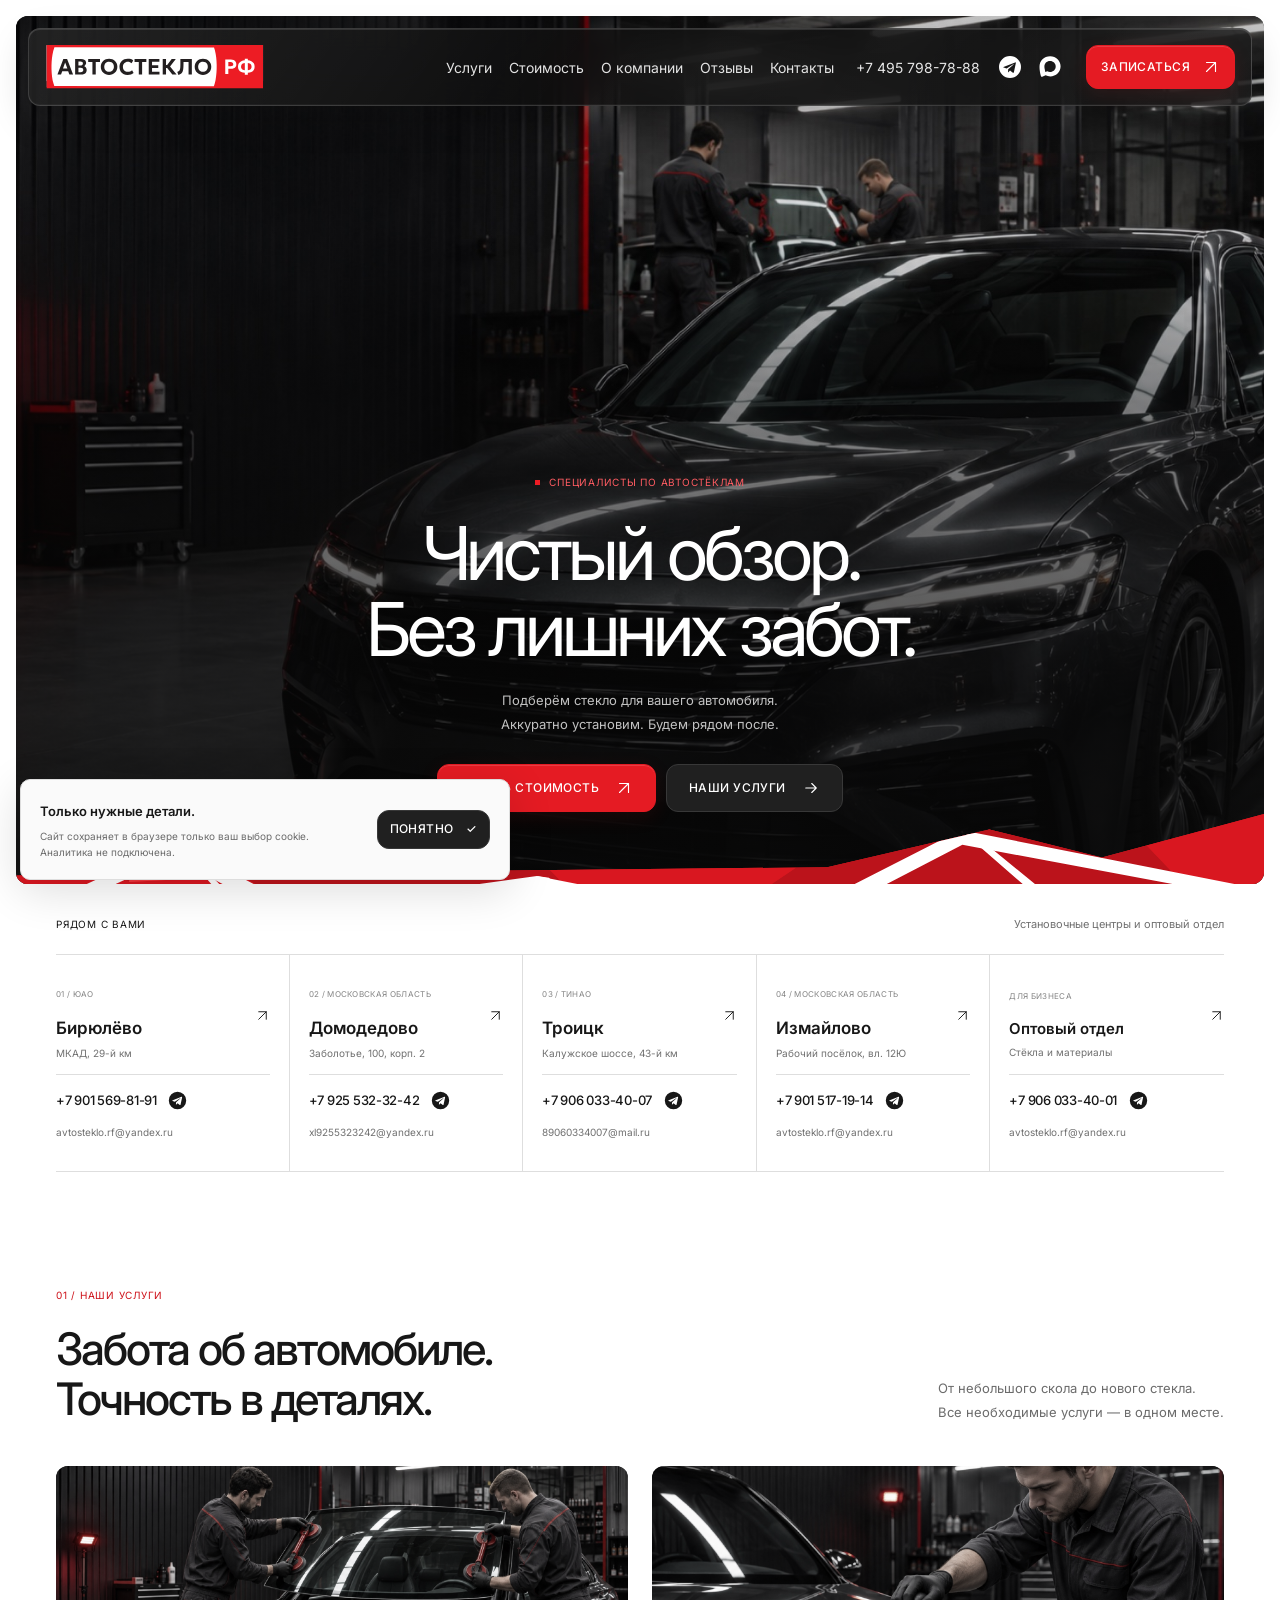
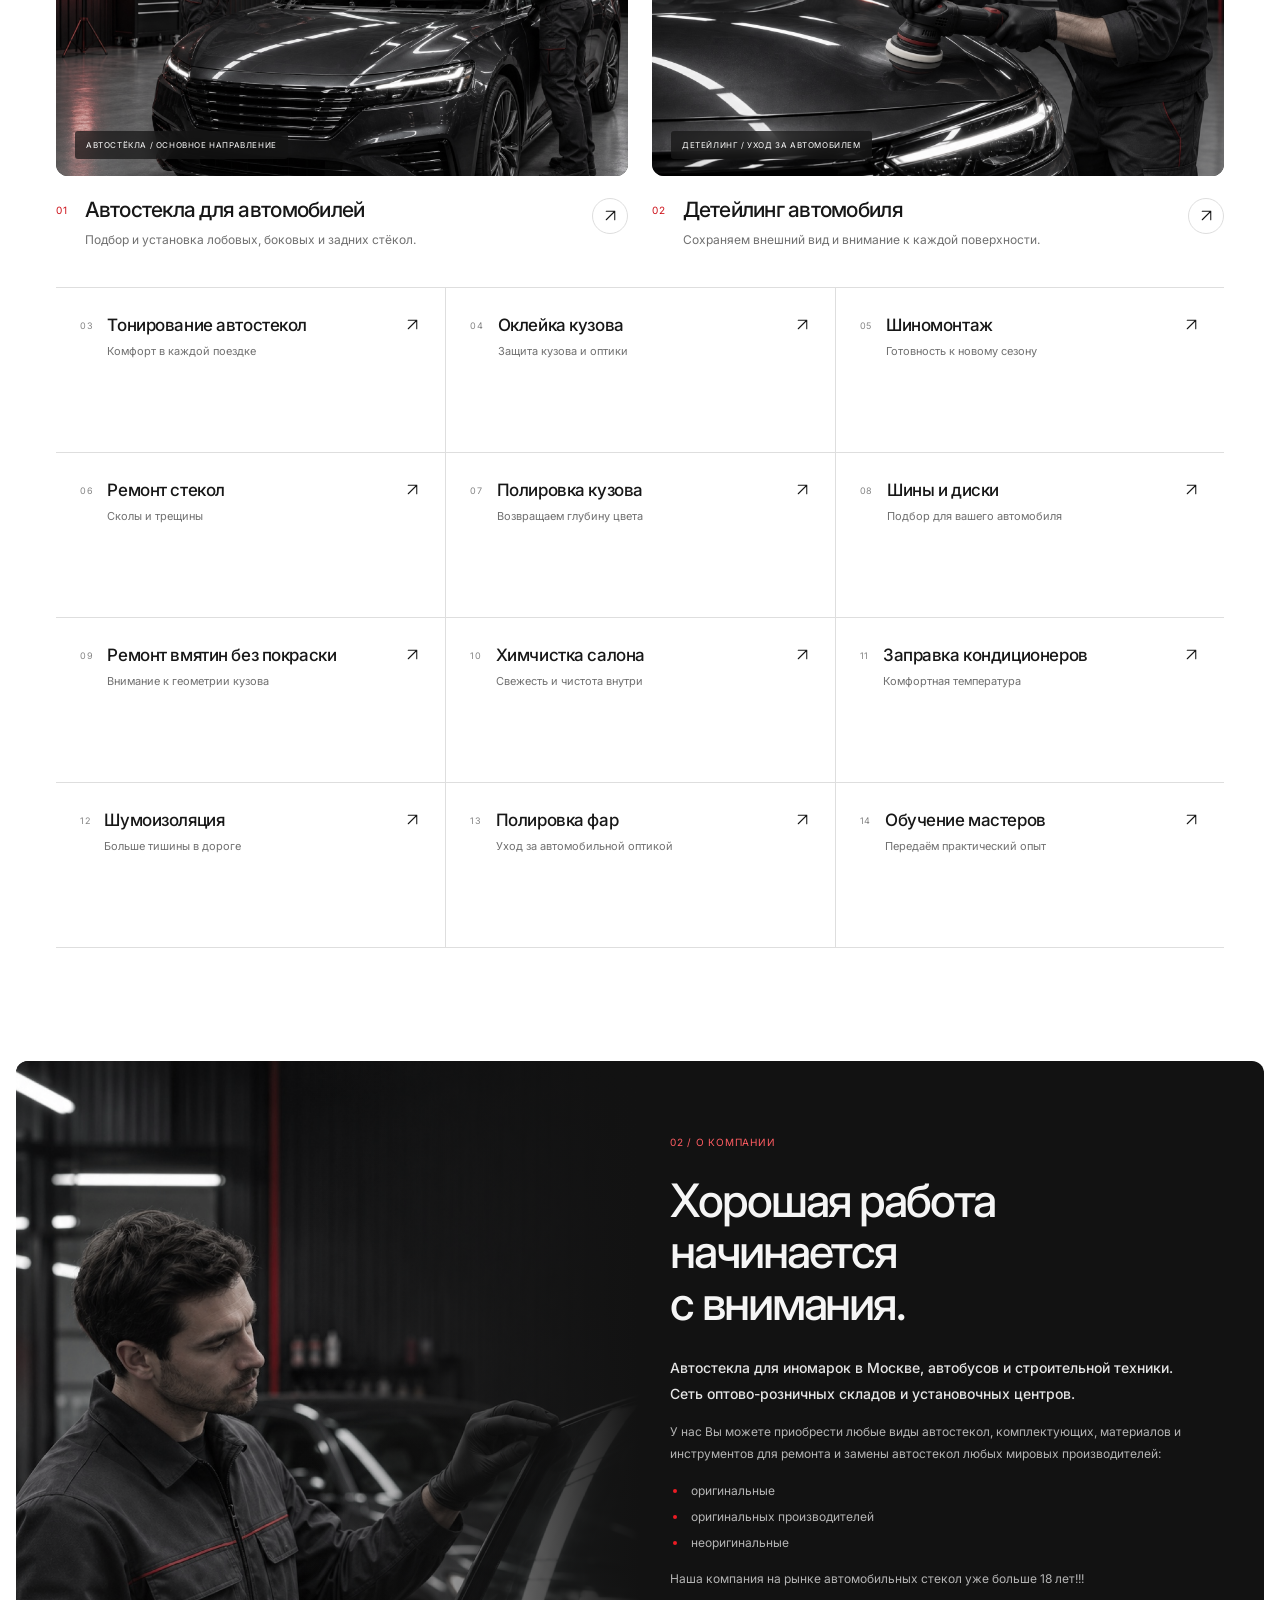
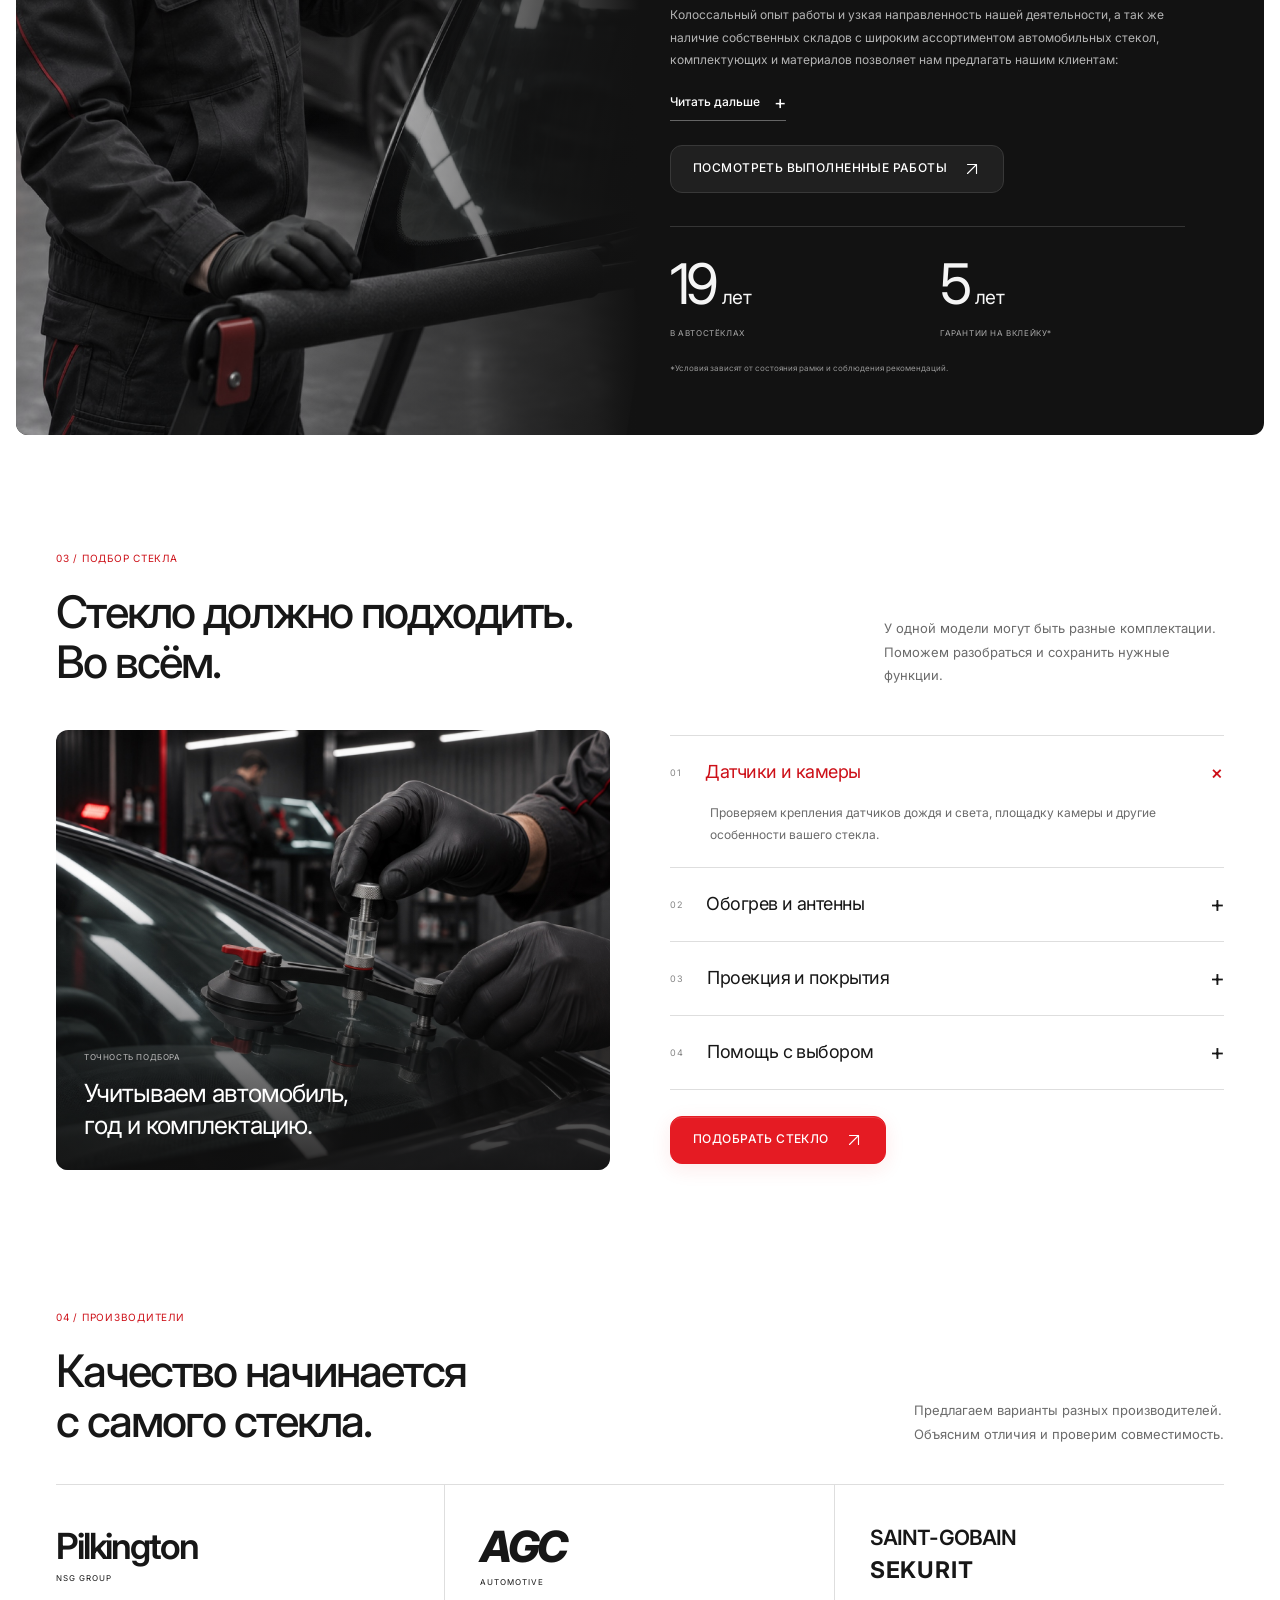
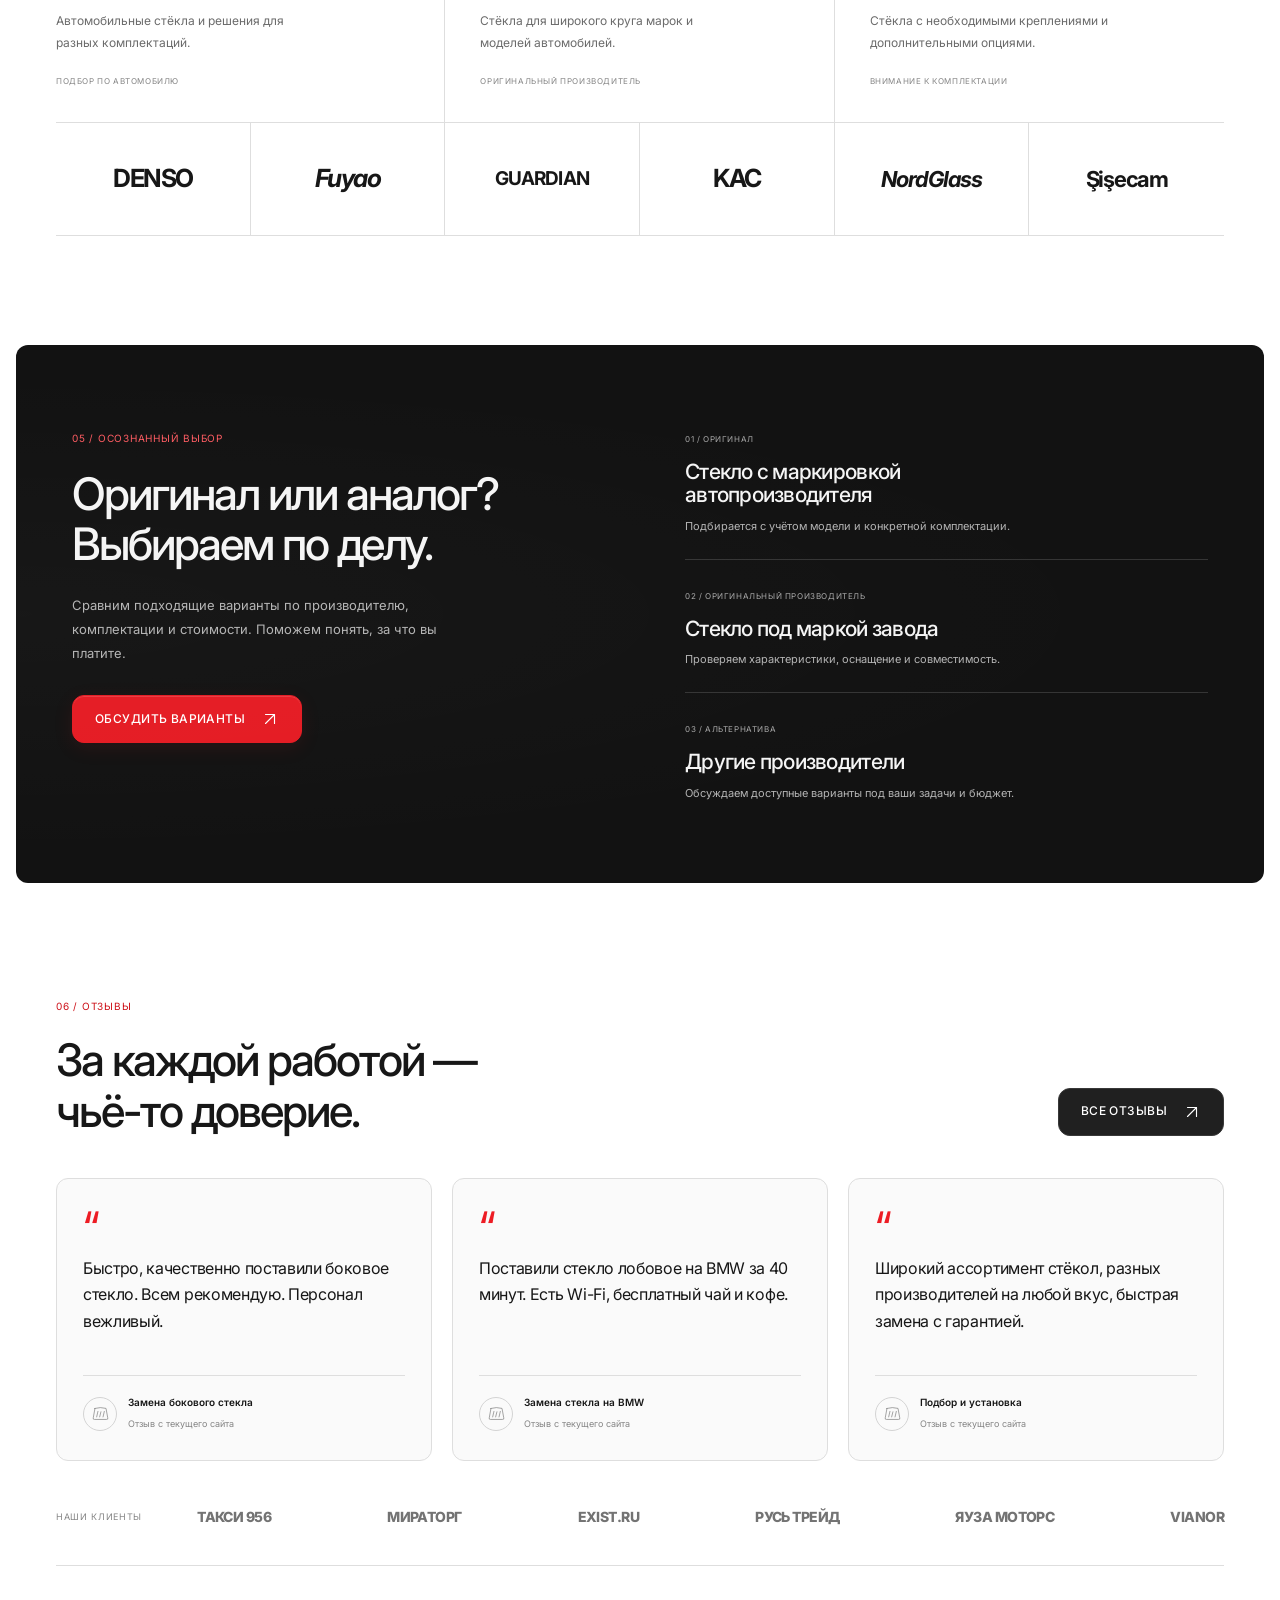
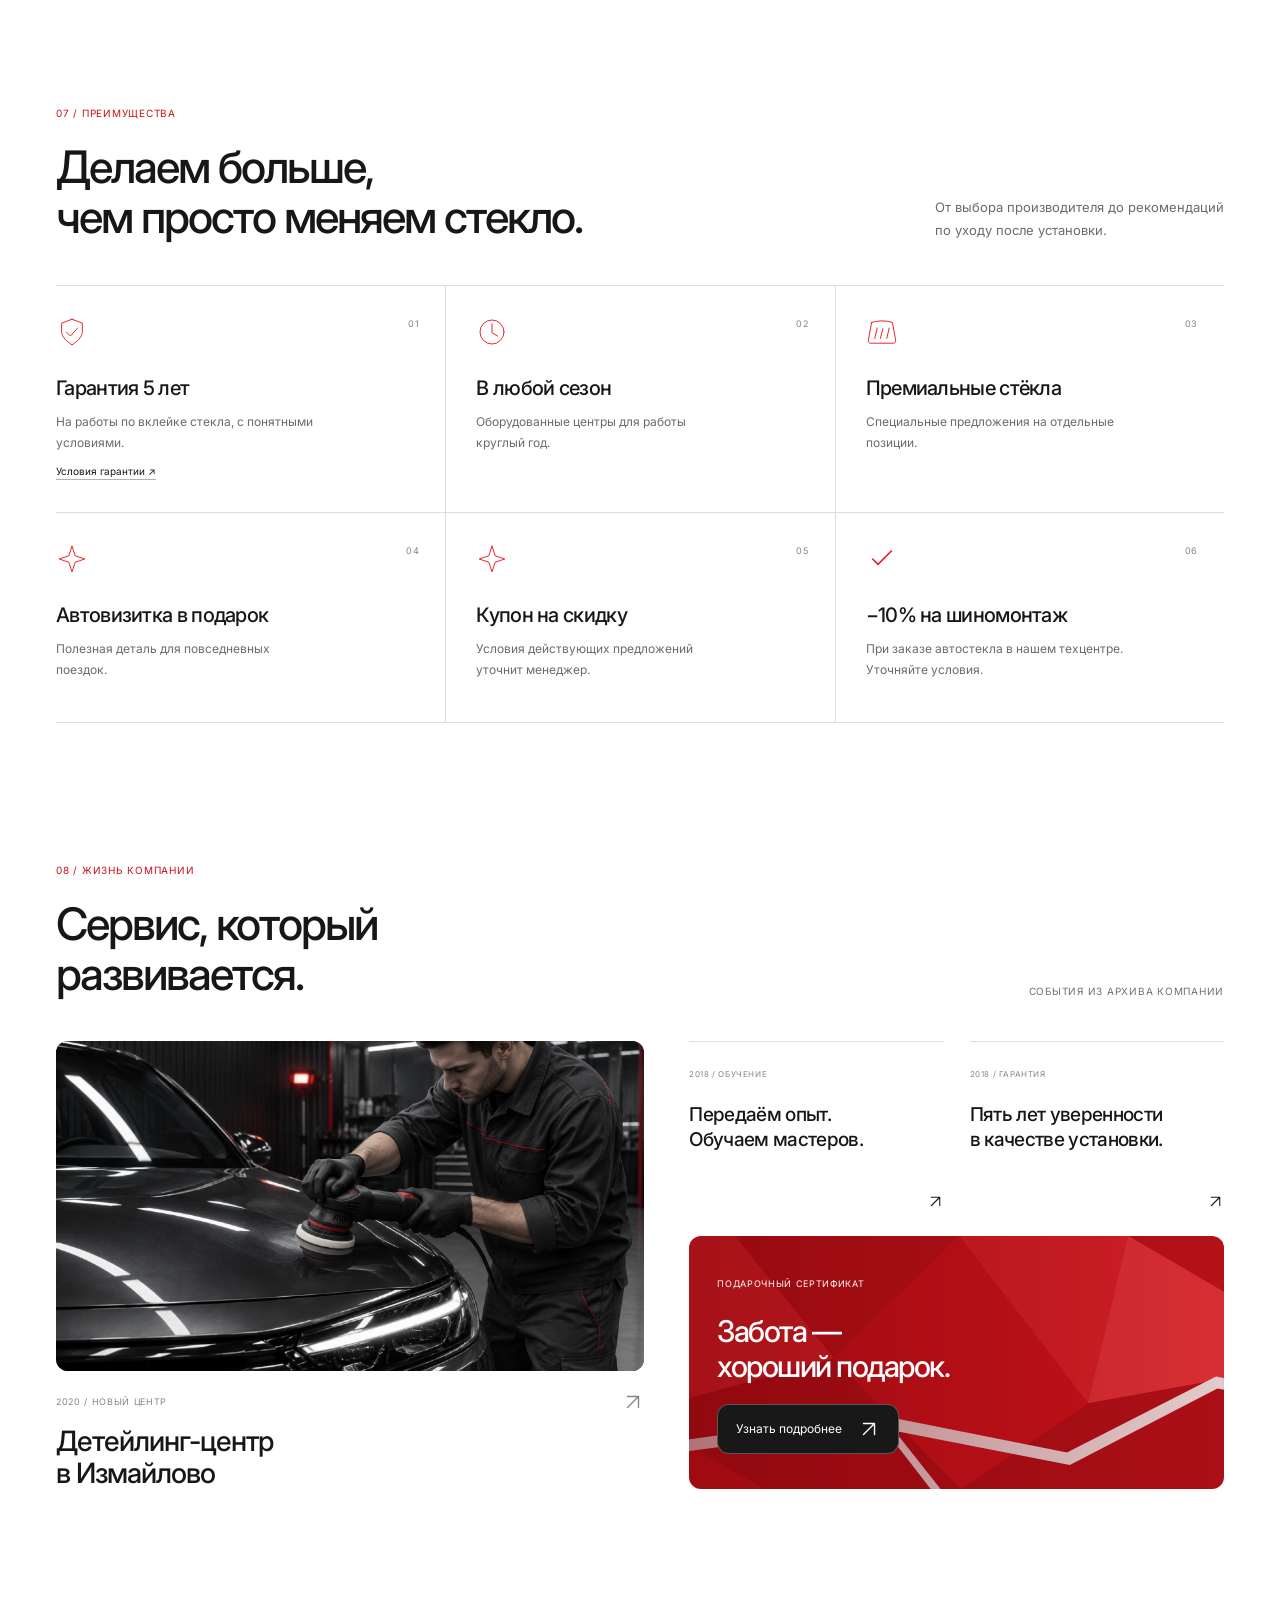
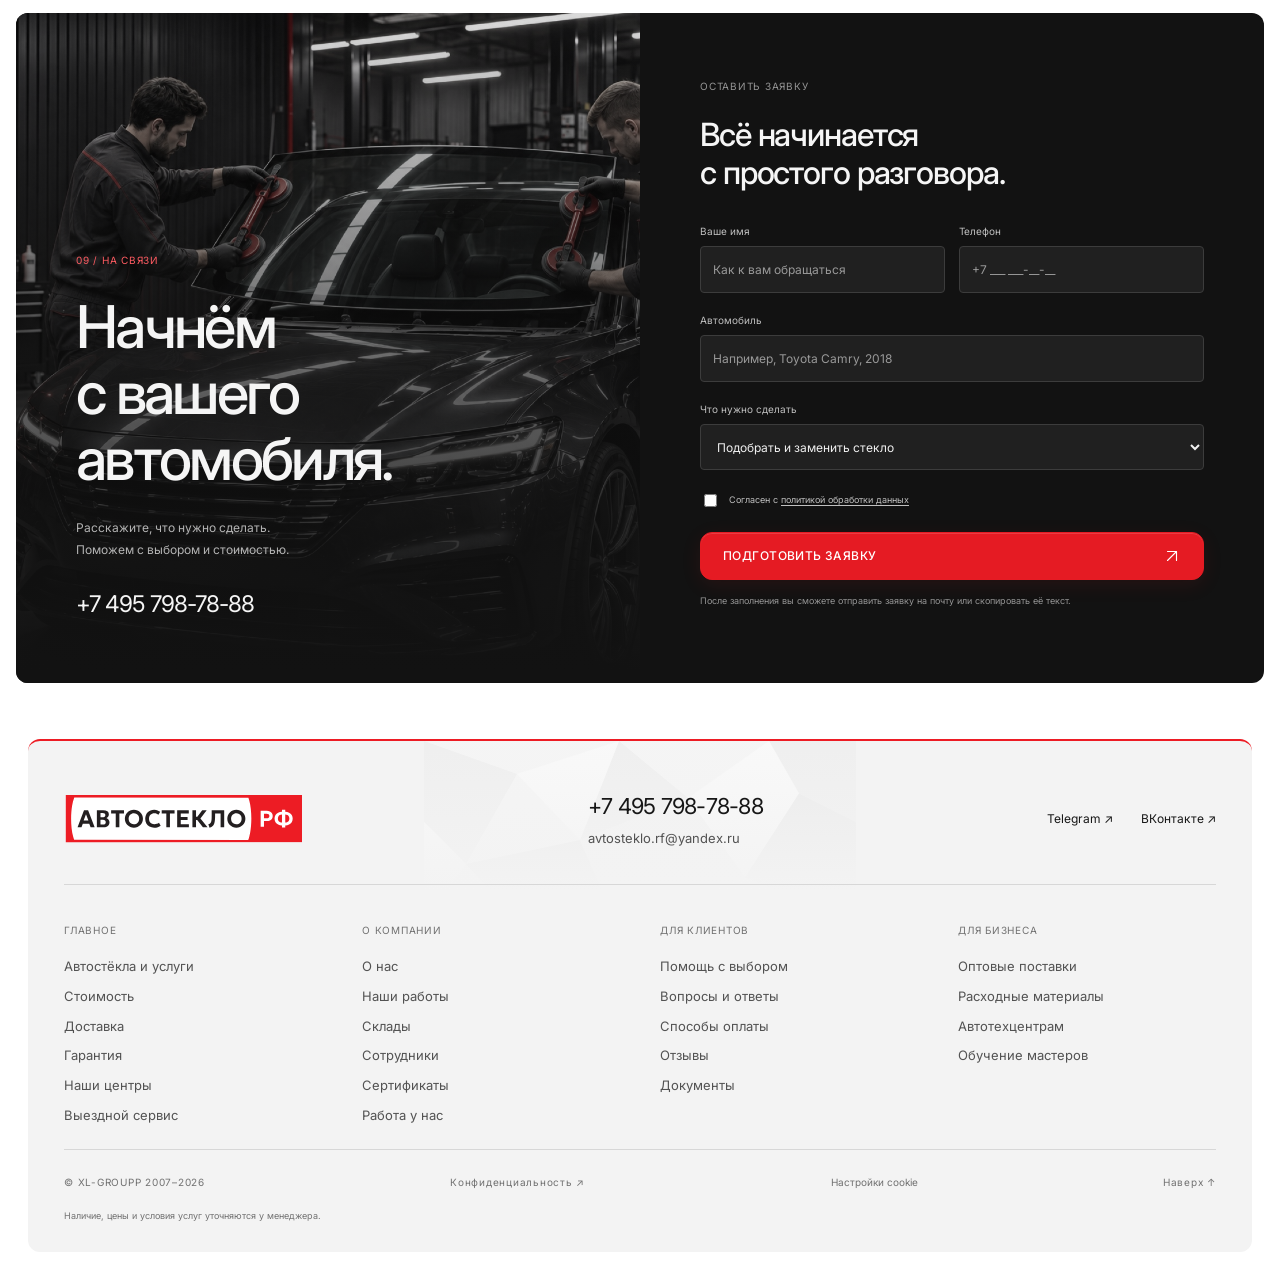
==== v2/index.html @ 0dabb8c4 "Add separate red white and black brand identity concept" ====
<!doctype html>
<html lang="ru">
<head>
  <meta charset="UTF-8"><meta name="viewport" content="width=device-width,initial-scale=1">
  <meta name="theme-color" content="#ed1c24"><link rel="icon" type="image/svg+xml" href="assets/brand-logo.svg">
  <title>Автостекло.рф — чистый обзор, точная работа</title>
  <meta name="description" content="Автостекло РФ — сеть сервисных центров. Замена, ремонт и подбор автомобильных стёкол в Москве и области.">
  <link rel="preconnect" href="https://fonts.googleapis.com"><link rel="preconnect" href="https://fonts.gstatic.com" crossorigin>
  <link href="https://fonts.googleapis.com/css2?family=Inter:wght@400;500;600;700;800&display=swap" rel="stylesheet">
  <link rel="stylesheet" href="base.css?v=20261106-v2"><link rel="stylesheet" href="brand.css?v=20261106-v2"><script src="app.js?v=20261106-v2" defer></script>
</head>
<body>
<a href="#main" class="skip">Перейти к содержанию</a>
<svg class="svg-defs" aria-hidden="true"><defs>
<symbol id="arrow" viewBox="0 0 24 24"><path d="M5 12h14M13 6l6 6-6 6"/></symbol>
<symbol id="diagonal" viewBox="0 0 24 24"><path d="M6 18 18 6M6 6h12v12"/></symbol>
<symbol id="glass" viewBox="0 0 40 40"><path d="m7 8-4 22a3 3 0 0 0 3 4h28a3 3 0 0 0 3-4L33 8a45 45 0 0 0-26 0Z"/><path d="m14 15-3 13m10-12-3 12m11-13-3 13"/></symbol>
<symbol id="spark" viewBox="0 0 40 40"><path d="m20 4 4 12 12 4-12 4-4 12-4-12-12-4 12-4 4-12Z"/></symbol>
<symbol id="shield" viewBox="0 0 40 40"><path d="m20 4 13 5v10c0 8-8 14-13 17C15 33 7 27 7 19V9l13-5Z"/><path d="m13 20 5 5 9-10"/></symbol>
<symbol id="pin" viewBox="0 0 24 24"><path d="M19 10c0 5-7 11-7 11S5 15 5 10a7 7 0 1 1 14 0Z"/><circle cx="12" cy="10" r="2"/></symbol>
<symbol id="clock" viewBox="0 0 40 40"><circle cx="20" cy="20" r="15"/><path d="M20 10v11l7 4"/></symbol>
<symbol id="check" viewBox="0 0 24 24"><path d="m5 12 4 4L19 6"/></symbol>
<symbol id="phone" viewBox="0 0 24 24"><path d="m6 3 4 5-3 3c2 3 3 4 6 6l3-3 5 4c-1 3-3 4-5 3C8 18 3 13 2 7c0-2 2-4 4-4Z"/></symbol>
<symbol id="telegram" viewBox="0 0 24 24"><path fill-rule="evenodd" d="M12 1a11 11 0 1 0 0 22 11 11 0 0 0 0-22ZM6.1 11.7l11-4.3c.5-.2.9.1.7.8l-1.9 9c-.1.6-.5.8-1 .5l-2.9-2.2-1.4 1.4c-.2.2-.3.3-.6.3l.2-3 5.4-4.8c.2-.2 0-.3-.3-.1l-6.7 4.2-2.9-.9c-.6-.2-.6-.6.4-.9Z" clip-rule="evenodd"/></symbol>
<symbol id="max" viewBox="0 0 24 24"><path fill-rule="evenodd" d="M12.2 1.2C6 1.2 1.5 5.7 1.5 11.8c0 2.7.5 6.4 1.4 9.3.2.7.8 1 1.4.7l3.3-1.5c1.4.7 3 1.1 4.6 1.1 5.9 0 10.4-4.5 10.4-10.1S18.1 1.2 12.2 1.2ZM12 5.9c3.3 0 5.7 2.4 5.7 5.5s-2.4 5.5-5.7 5.5c-1 0-1.9-.2-2.7-.6l-2 .8-.6-3.2c-.2-.8-.3-1.5-.3-2.3C6.4 8.3 8.7 5.9 12 5.9Z" clip-rule="evenodd"/></symbol>
</defs></svg>

<header class="nav-wrap">
 <div class="nav-shell">
  <a class="brand" href="#top" aria-label="Автостекло.рф — на главную"><img class="brand-logo" src="assets/brand-logo.svg" alt="АВТОСТЕКЛО РФ — сеть сервисных центров" width="1000" height="200"></a>
  <nav class="desktop-nav" aria-label="Основное меню"><a href="#services">Услуги</a><button data-modal="price">Стоимость</button><a href="#about">О компании</a><a href="#reviews">Отзывы</a><a href="#centers">Контакты</a></nav>
  <div class="header-contacts">
   <a class="header-phone" href="tel:+74957987888">+7 495 798-78-88</a>
   <div class="header-messengers">
    <a class="messenger-icon" href="https://t.me/autostekloRF" target="_blank" rel="noopener" aria-label="Написать в Telegram" title="Telegram"><svg aria-hidden="true"><use href="#telegram"/></svg></a>
    <button class="messenger-icon" type="button" data-modal="max" aria-label="Написать в MAX" aria-haspopup="dialog" title="MAX"><svg aria-hidden="true"><use href="#max"/></svg></button>
   </div>
  </div>
  <button class="btn accent nav-cta" data-book="Подбор автостекла">Записаться <svg><use href="#diagonal"/></svg></button>
  <button class="menu-toggle" aria-label="Открыть меню" aria-expanded="false" aria-controls="mobile-nav"><span></span><span></span></button>
 </div>
 <nav id="mobile-nav" class="mobile-nav" hidden aria-label="Мобильное меню"><a href="#services">Услуги</a><button data-modal="price">Стоимость</button><a href="#about">О компании</a><a href="#reviews">Отзывы</a><a href="#centers">Наши центры</a><a href="tel:+74957987888">+7 495 798-78-88</a><button class="btn accent" data-book="Подбор автостекла">Записаться <span>↗</span></button></nav>
</header>

<main id="main">
 <section class="hero framed" id="top" aria-labelledby="hero-title">
  <img class="hero-photo" src="../assets/hero.jpg" alt="Графитовый автомобиль в современной мастерской автостёкол" fetchpriority="high">
  <div class="hero-shade"></div><div class="hero-accent"></div><div class="brand-hero-edge" aria-hidden="true"></div>
  <div class="hero-content">
   <span class="eyebrow accent-text"><i></i>Специалисты по автостёклам</span>
   <h1 id="hero-title">Чистый обзор.<br>Без лишних забот.</h1>
   <p>Подберём стекло для вашего автомобиля.<br>Аккуратно установим. Будем рядом после.</p>
   <div class="actions"><button class="btn accent" data-book="Рассчитать стоимость стекла">Узнать стоимость <svg><use href="#diagonal"/></svg></button><a class="btn dark" href="#services">Наши услуги <svg><use href="#arrow"/></svg></a></div>
  </div>
 </section>

 <section class="centers-section wrap" id="centers" aria-labelledby="centers-title">
  <div class="centers-heading"><span class="eyebrow" id="centers-title">Рядом с вами</span><span class="muted">Установочные центры и оптовый отдел</span></div>
  <div class="center-strip">
   <article class="center-item"><button class="center-info" data-center="0" aria-haspopup="dialog"><span class="mono">01 / ЮАО</span><strong>Бирюлёво</strong><span class="center-address">МКАД, 29-й км</span><svg><use href="#diagonal"/></svg></button><div class="center-contacts"><div class="center-phone-row"><a class="center-phone" href="tel:+79015698191">+7 901 569-81-91</a><a class="center-telegram" href="https://t.me/xlgrouppmkad29" target="_blank" rel="noopener" aria-label="Telegram — Бирюлёво" title="Написать в Telegram"><svg aria-hidden="true"><use href="#telegram"/></svg></a></div><a class="center-email" href="mailto:avtosteklo.rf@yandex.ru">avtosteklo.rf@yandex.ru</a></div></article>
   <article class="center-item"><button class="center-info" data-center="1" aria-haspopup="dialog"><span class="mono">02 / МОСКОВСКАЯ ОБЛАСТЬ</span><strong>Домодедово</strong><span class="center-address">Заболотье, 100, корп. 2</span><svg><use href="#diagonal"/></svg></button><div class="center-contacts"><div class="center-phone-row"><a class="center-phone" href="tel:+79255323242">+7 925 532-32-42</a><a class="center-telegram" href="https://t.me/XLgrouppZAB" target="_blank" rel="noopener" aria-label="Telegram — Домодедово" title="Написать в Telegram"><svg aria-hidden="true"><use href="#telegram"/></svg></a></div><a class="center-email" href="mailto:xl9255323242@yandex.ru">xl9255323242@yandex.ru</a></div></article>
   <article class="center-item"><button class="center-info" data-center="2" aria-haspopup="dialog"><span class="mono">03 / ТИНАО</span><strong>Троицк</strong><span class="center-address">Калужское шоссе, 43-й км</span><svg><use href="#diagonal"/></svg></button><div class="center-contacts"><div class="center-phone-row"><a class="center-phone" href="tel:+79060334007">+7 906 033-40-07</a><a class="center-telegram" href="https://t.me/xlgroupptroick" target="_blank" rel="noopener" aria-label="Telegram — Троицк" title="Написать в Telegram"><svg aria-hidden="true"><use href="#telegram"/></svg></a></div><a class="center-email" href="mailto:89060334007@mail.ru">89060334007@mail.ru</a></div></article>
   <article class="center-item"><button class="center-info" data-center="3" aria-haspopup="dialog"><span class="mono">04 / МОСКОВСКАЯ ОБЛАСТЬ</span><strong>Измайлово</strong><span class="center-address">Рабочий посёлок, вл. 12Ю</span><svg><use href="#diagonal"/></svg></button><div class="center-contacts"><div class="center-phone-row"><a class="center-phone" href="tel:+79015171914">+7 901 517-19-14</a><a class="center-telegram" href="https://t.me/autostekloRF" target="_blank" rel="noopener" aria-label="Telegram — Измайлово" title="Написать в Telegram"><svg aria-hidden="true"><use href="#telegram"/></svg></a></div><a class="center-email" href="mailto:avtosteklo.rf@yandex.ru">avtosteklo.rf@yandex.ru</a></div></article>
   <article class="center-item wholesale"><button class="center-info" data-center="4" aria-haspopup="dialog"><span class="mono">ДЛЯ БИЗНЕСА</span><strong>Оптовый отдел</strong><span class="center-address">Стёкла и материалы</span><svg><use href="#diagonal"/></svg></button><div class="center-contacts"><div class="center-phone-row"><a class="center-phone" href="tel:+79060334001">+7 906 033-40-01</a><a class="center-telegram" href="https://t.me/XLGrouppOPT" target="_blank" rel="noopener" aria-label="Telegram — Оптовый отдел" title="Написать в Telegram"><svg aria-hidden="true"><use href="#telegram"/></svg></a></div><a class="center-email" href="mailto:avtosteklo.rf@yandex.ru">avtosteklo.rf@yandex.ru</a></div></article>
  </div>
 </section>

 <section class="section wrap services" id="services">
  <div class="section-head"><div><span class="eyebrow accent-text">01 / Наши услуги</span><h2>Забота об автомобиле.<br>Точность в деталях.</h2></div><p>От небольшого скола до нового стекла.<br>Все необходимые услуги — в одном месте.</p></div>
  <div class="featured-services">
   <article class="service-feature"><div class="image-box"><img src="../assets/install.jpg" alt="Мастера аккуратно устанавливают автомобильное стекло" loading="lazy"><span class="image-label mono">АВТОСТЁКЛА / ОСНОВНОЕ НАПРАВЛЕНИЕ</span></div><div class="feature-copy"><span class="service-number mono">01</span><div><h3>Автостекла для автомобилей</h3><p>Подбор и установка лобовых, боковых и задних стёкол.</p></div><button class="circle-link" data-service="0" aria-label="Подробнее об автостёклах"><svg><use href="#diagonal"/></svg></button></div></article>
   <article class="service-feature"><div class="image-box"><img src="../assets/detailing.jpg" alt="Специалист полирует кузов графитового автомобиля" loading="lazy"><span class="image-label mono">ДЕТЕЙЛИНГ / УХОД ЗА АВТОМОБИЛЕМ</span></div><div class="feature-copy"><span class="service-number mono">02</span><div><h3>Детейлинг автомобиля</h3><p>Сохраняем внешний вид и внимание к каждой поверхности.</p></div><button class="circle-link" data-service="1" aria-label="Подробнее о детейлинге"><svg><use href="#diagonal"/></svg></button></div></article>
  </div>
  <div class="service-list" id="service-list"></div>
 </section>

 <section class="about-section framed dark-section" id="about">
  <div class="about-photo"><img src="../assets/team.jpg" alt="Специалист в мастерской автомобильных стёкол" loading="lazy"></div>
  <div class="about-copy"><span class="eyebrow accent-text">02 / О компании</span><h2>Хорошая работа<br>начинается<br>с внимания.</h2><div class="about-seo">
   <p class="seo-lead">Автостекла для иномарок в Москве, автобусов и строительной техники.<br>Сеть оптово-розничных складов и установочных центров.</p>
   <p>У нас Вы можете приобрести любые виды автостекол, комплектующих, материалов и инструментов для ремонта и замены автостекол любых мировых производителей:</p>
   <ul><li>оригинальные</li><li>оригинальных производителей</li><li>неоригинальные</li></ul>
   <p>Наша компания на рынке автомобильных стекол уже больше 18 лет!!!</p>
   <p>Колоссальный опыт работы и узкая направленность нашей деятельности, а так же наличие собственных складов с широким ассортиментом автомобильных стекол, комплектующих и материалов позволяет нам предлагать нашим клиентам:</p>
   <details class="seo-more">
    <summary><span class="seo-show">Читать дальше</span><span class="seo-hide">Свернуть текст</span><span class="plus" aria-hidden="true">+</span></summary>
    <div class="seo-more-content">
     <ul><li>самые низкие цены на автостекла и комплектующие</li><li>широкий ассортимент от самых дешевых запчастей до оригиналов</li><li>оперативная доставка в любую точку Москвы и области</li><li>качественное и гарантийное выполнение работ по замене и ремонту автостекол</li></ul>
     <p>Мы производим замену, ремонт и установку автостекол в Москве и Московской области в наших специализированных, оборудованных самым современным оборудованием сервисных центрах.</p>
     <p>Наша компания является официальным представителем большинства заводов-изготовителей автомобильных стекол. Приобретая автостекла у других компаний знайте, что скорее всего оно было куплено именно у нас!!!</p>
     <p>Не переплачивайте, обращайтесь именно к нам напрямую, и мы гарантируем Вам экономию и качество!!!</p>
    </div>
   </details>
  </div><a class="btn dark about-work-link" href="https://автостекло.рф/nashi-raboti.php" target="_blank" rel="noopener">Посмотреть выполненные работы <svg><use href="#diagonal"/></svg></a><div class="about-stats"><div><strong>19<span>лет</span></strong><span class="mono">В АВТОСТЁКЛАХ</span></div><div><strong>5<span>лет</span></strong><span class="mono">ГАРАНТИИ НА ВКЛЕЙКУ*</span></div></div><small>*Условия зависят от состояния рамки и соблюдения рекомендаций.</small></div>
 </section>

 <section class="section wrap glass-guide" id="glass-guide">
  <div class="section-head"><div><span class="eyebrow accent-text">03 / Подбор стекла</span><h2>Стекло должно подходить.<br>Во всём.</h2></div><p>У одной модели могут быть разные комплектации.<br>Поможем разобраться и сохранить нужные функции.</p></div>
  <div class="glass-layout"><div class="glass-image"><img src="../assets/repair.jpg" alt="Деталь лобового стекла в процессе точной работы мастера" loading="lazy"><div class="glass-image-caption"><span class="mono">ТОЧНОСТЬ ПОДБОРА</span><p>Учитываем автомобиль,<br>год и комплектацию.</p></div></div><div class="accordion" id="glass-accordion">
    <details open><summary><span class="mono">01</span>Датчики и камеры<span class="plus">+</span></summary><p>Проверяем крепления датчиков дождя и света, площадку камеры и другие особенности вашего стекла.</p></details>
    <details><summary><span class="mono">02</span>Обогрев и антенны<span class="plus">+</span></summary><p>Уточняем, нужен ли полный обогрев, обогрев зоны щёток или встроенная антенна. Сохраняем привычные функции автомобиля.</p></details>
    <details><summary><span class="mono">03</span>Проекция и покрытия<span class="plus">+</span></summary><p>Учитываем проекционный дисплей, атермальное покрытие и другие особенности комплектации.</p></details>
    <details><summary><span class="mono">04</span>Помощь с выбором<span class="plus">+</span></summary><p>Не обязательно знать все опции. Сообщите модель и год выпуска — специалист поможет уточнить детали.</p></details>
    <button class="btn accent" data-book="Помощь с подбором стекла">Подобрать стекло <svg><use href="#diagonal"/></svg></button>
  </div></div>
 </section>

 <section class="section wrap manufacturers" id="manufacturers">
  <div class="section-head compact"><div><span class="eyebrow accent-text">04 / Производители</span><h2>Качество начинается<br>с самого стекла.</h2></div><p>Предлагаем варианты разных производителей.<br>Объясним отличия и проверим совместимость.</p></div>
  <div class="maker-grid"><article><span class="maker-logo pilkington">Pilkington<span>NSG GROUP</span></span><p>Автомобильные стёкла и решения для разных комплектаций.</p><span class="mono">ПОДБОР ПО АВТОМОБИЛЮ</span></article><article><span class="maker-logo agc">AGC<span>AUTOMOTIVE</span></span><p>Стёкла для широкого круга марок и моделей автомобилей.</p><span class="mono">ОРИГИНАЛЬНЫЙ ПРОИЗВОДИТЕЛЬ</span></article><article><span class="maker-logo sekurit">SAINT-GOBAIN<span>SEKURIT</span></span><p>Стёкла с необходимыми креплениями и дополнительными опциями.</p><span class="mono">ВНИМАНИЕ К КОМПЛЕКТАЦИИ</span></article></div>
  <ul class="brand-cards" aria-label="Бренды" tabindex="0">
   <li><span class="brand-wordmark denso">DENSO</span></li>
   <li><span class="brand-wordmark fuyao">Fuyao</span></li>
   <li><span class="brand-wordmark guardian">GUARDIAN</span></li>
   <li><span class="brand-wordmark kac">KAC</span></li>
   <li><span class="brand-wordmark nordglass">NordGlass</span></li>
   <li><span class="brand-wordmark sisecam">Şişecam</span></li>
  </ul>
 </section>

 <section class="comparison framed dark-section" id="choice">
  <div class="wrap comparison-inner"><div><span class="eyebrow accent-text">05 / Осознанный выбор</span><h2>Оригинал или аналог?<br>Выбираем по делу.</h2><p>Сравним подходящие варианты по производителю, комплектации и стоимости. Поможем понять, за что вы платите.</p><button class="btn accent" data-book="Сравнить варианты автостёкол">Обсудить варианты <svg><use href="#diagonal"/></svg></button></div><div class="comparison-list"><article><span class="mono">01 / ОРИГИНАЛ</span><h3>Стекло с маркировкой автопроизводителя</h3><p>Подбирается с учётом модели и конкретной комплектации.</p></article><article><span class="mono">02 / ОРИГИНАЛЬНЫЙ ПРОИЗВОДИТЕЛЬ</span><h3>Стекло под маркой завода</h3><p>Проверяем характеристики, оснащение и совместимость.</p></article><article><span class="mono">03 / АЛЬТЕРНАТИВА</span><h3>Другие производители</h3><p>Обсуждаем доступные варианты под ваши задачи и бюджет.</p></article></div></div>
 </section>

 <section class="section wrap reviews" id="reviews">
  <div class="section-head"><div><span class="eyebrow accent-text">06 / Отзывы</span><h2>За каждой работой —<br>чьё-то доверие.</h2></div><a class="btn dark" href="https://автостекло.рф/otzivi.aspx" target="_blank" rel="noopener">Все отзывы <svg><use href="#diagonal"/></svg></a></div>
  <div class="review-grid"><article><span class="quote-mark">“</span><blockquote>Быстро, качественно поставили боковое стекло. Всем рекомендую. Персонал вежливый.</blockquote><div class="review-meta"><span class="mini-glass"><svg><use href="#glass"/></svg></span><div><strong>Замена бокового стекла</strong><span>Отзыв с текущего сайта</span></div></div></article><article><span class="quote-mark">“</span><blockquote>Поставили стекло лобовое на BMW за 40 минут. Есть Wi-Fi, бесплатный чай и кофе.</blockquote><div class="review-meta"><span class="mini-glass"><svg><use href="#glass"/></svg></span><div><strong>Замена стекла на BMW</strong><span>Отзыв с текущего сайта</span></div></div></article><article><span class="quote-mark">“</span><blockquote>Широкий ассортимент стёкол, разных производителей на любой вкус, быстрая замена с гарантией.</blockquote><div class="review-meta"><span class="mini-glass"><svg><use href="#glass"/></svg></span><div><strong>Подбор и установка</strong><span>Отзыв с текущего сайта</span></div></div></article></div>
  <div class="clients"><span class="eyebrow">Наши клиенты</span><div><span>ТАКСИ 956</span><span>МИРАТОРГ</span><span>EXIST.RU</span><span>РУСЬ ТРЕЙД</span><span>ЯУЗА МОТОРС</span><span>VIANOR</span></div></div>
 </section>

 <section class="section wrap benefits" id="warranty">
  <div class="section-head"><div><span class="eyebrow accent-text">07 / Преимущества</span><h2>Делаем больше,<br>чем просто меняем стекло.</h2></div><p>От выбора производителя до рекомендаций<br>по уходу после установки.</p></div>
  <div class="benefit-grid"><article><svg><use href="#shield"/></svg><span class="mono">01</span><h3>Гарантия 5 лет</h3><p>На работы по вклейке стекла, с понятными условиями.</p><a href="https://автостекло.рф/garant.php" target="_blank" rel="noopener">Условия гарантии ↗</a></article><article><svg><use href="#clock"/></svg><span class="mono">02</span><h3>В любой сезон</h3><p>Оборудованные центры для работы круглый год.</p></article><article><svg><use href="#glass"/></svg><span class="mono">03</span><h3>Премиальные стёкла</h3><p>Специальные предложения на отдельные позиции.</p></article><article><svg><use href="#spark"/></svg><span class="mono">04</span><h3>Автовизитка в подарок</h3><p>Полезная деталь для повседневных поездок.</p></article><article><svg><use href="#spark"/></svg><span class="mono">05</span><h3>Купон на скидку</h3><p>Условия действующих предложений уточнит менеджер.</p></article><article><svg><use href="#check"/></svg><span class="mono">06</span><h3>−10% на шиномонтаж</h3><p>При заказе автостекла в нашем техцентре. Уточняйте условия.</p></article></div>
 </section>

 <section class="section wrap news" id="news">
  <div class="section-head"><div><span class="eyebrow accent-text">08 / Жизнь компании</span><h2>Сервис, который<br>развивается.</h2></div><span class="mono muted">СОБЫТИЯ ИЗ АРХИВА КОМПАНИИ</span></div>
  <div class="news-layout"><a class="news-feature" href="https://автостекло.рф/contacts.php" target="_blank" rel="noopener"><div class="image-box"><img src="../assets/detailing.jpg" alt="Уход за автомобилем в детейлинг-мастерской" loading="lazy"></div><div class="news-line"><span class="mono">2020 / НОВЫЙ ЦЕНТР</span><svg><use href="#diagonal"/></svg></div><h3>Детейлинг-центр<br>в Измайлово</h3></a><div class="news-right"><a class="news-row" href="https://автостекло.рф/obuchenie.php" target="_blank" rel="noopener"><span class="mono">2018 / ОБУЧЕНИЕ</span><h3>Передаём опыт.<br>Обучаем мастеров.</h3><svg><use href="#diagonal"/></svg></a><a class="news-row" href="https://автостекло.рф/garant.php" target="_blank" rel="noopener"><span class="mono">2018 / ГАРАНТИЯ</span><h3>Пять лет уверенности<br>в качестве установки.</h3><svg><use href="#diagonal"/></svg></a><button class="gift-card" data-book="Подарочный сертификат"><span class="mono">ПОДАРОЧНЫЙ СЕРТИФИКАТ</span><strong>Забота —<br>хороший подарок.</strong><span>Узнать подробнее <svg><use href="#diagonal"/></svg></span></button></div></div>
 </section>

 <section class="booking-section framed dark-section" id="booking">
  <div class="booking-side"><img src="../assets/install.jpg" alt="Точная установка нового автомобильного стекла" loading="lazy"><div class="booking-shade"></div><div><span class="eyebrow accent-text">09 / На связи</span><h2>Начнём<br>с вашего<br>автомобиля.</h2><p>Расскажите, что нужно сделать.<br>Поможем с выбором и стоимостью.</p><a href="tel:+74957987888">+7 495 798-78-88</a></div></div>
  <div class="booking-form-wrap"><span class="eyebrow">Оставить заявку</span><h3>Всё начинается <br>с простого разговора.</h3><form id="booking-form"><div class="field-row"><label>Ваше имя<input name="name" autocomplete="given-name" placeholder="Как к вам обращаться" required maxlength="80"></label><label>Телефон<input name="phone" autocomplete="tel" inputmode="tel" placeholder="+7 ___ ___-__-__" type="tel" required minlength="10" maxlength="24"></label></div><label>Автомобиль<input name="car" placeholder="Например, Toyota Camry, 2018" maxlength="120"></label><label>Что нужно сделать<select name="service"><option>Подобрать и заменить стекло</option><option>Отремонтировать скол или трещину</option><option>Купить стекло</option><option>Детейлинг и другие услуги</option><option>Нужна консультация</option></select></label><label class="checkbox-label"><input type="checkbox" name="consent" required><span>Согласен с <a href="https://автостекло.рф/right-of-confidence.php" target="_blank" rel="noopener">политикой обработки данных</a></span></label><button class="btn accent" type="submit">Подготовить заявку <svg><use href="#diagonal"/></svg></button><p class="form-note">После заполнения вы сможете отправить заявку на почту или скопировать её текст.</p></form></div>
 </section>
</main>

<footer class="footer wrap">
 <div class="footer-top"><a class="brand footer-brand" href="#top"><img class="brand-logo" src="assets/brand-logo.svg" alt="АВТОСТЕКЛО РФ — сеть сервисных центров" width="1000" height="200"></a><div class="footer-contact"><a href="tel:+74957987888">+7 495 798-78-88</a><a href="mailto:avtosteklo.rf@yandex.ru">avtosteklo.rf@yandex.ru</a></div><div class="social-links"><a href="https://t.me/autostekloRF" target="_blank" rel="noopener">Telegram ↗</a><a href="https://vk.com/xlgroupp" target="_blank" rel="noopener">ВКонтакте ↗</a></div></div>
 <div class="footer-columns"><div><span class="eyebrow">Главное</span><a href="#services">Автостёкла и услуги</a><button data-modal="price">Стоимость</button><a href="https://автостекло.рф/deliveryavtosteklo.php" target="_blank" rel="noopener">Доставка</a><a href="#warranty">Гарантия</a><a href="#centers">Наши центры</a><a href="https://автостекло.рф/service.php" target="_blank" rel="noopener">Выездной сервис</a></div><div><span class="eyebrow">О компании</span><a href="#about">О нас</a><a href="https://автостекло.рф/nashi-raboti.php" target="_blank" rel="noopener">Наши работы</a><a href="https://автостекло.рф/nashi-skladi.php" target="_blank" rel="noopener">Склады</a><a href="https://автостекло.рф/sotrudniki.php" target="_blank" rel="noopener">Сотрудники</a><a href="https://автостекло.рф/sertificati.php" target="_blank" rel="noopener">Сертификаты</a><a href="https://автостекло.рф/zayavka-na-rabotu.aspx" target="_blank" rel="noopener">Работа у нас</a></div><div><span class="eyebrow">Для клиентов</span><a href="#glass-guide">Помощь с выбором</a><a href="https://автостекло.рф/vopros-otvet.php" target="_blank" rel="noopener">Вопросы и ответы</a><a href="https://автостекло.рф/sposob-oplati.php" target="_blank" rel="noopener">Способы оплаты</a><a href="#reviews">Отзывы</a><a href="https://автостекло.рф/documents.aspx" target="_blank" rel="noopener">Документы</a></div><div><span class="eyebrow">Для бизнеса</span><a href="https://автостекло.рф/optavtosteklo.php" target="_blank" rel="noopener">Оптовые поставки</a><a href="https://автостекло.рф/prodazha-rashodnih-materialov.php" target="_blank" rel="noopener">Расходные материалы</a><a href="https://автостекло.рф/predlozhenie-dlya-avtotechcentrov.php" target="_blank" rel="noopener">Автотехцентрам</a><a href="https://автостекло.рф/obuchenie.php" target="_blank" rel="noopener">Обучение мастеров</a></div></div>
 <div class="footer-bottom mono"><span>© XL-GROUPP 2007–2026</span><a href="https://автостекло.рф/right-of-confidence.php" target="_blank" rel="noopener">Конфиденциальность ↗</a><button id="cookie-settings">Настройки cookie</button><a href="#top">Наверх ↑</a></div>
 <p class="site-note">Наличие, цены и условия услуг уточняются у менеджера.</p>
</footer>

<div class="mobile-actions"><a href="tel:+74957987888"><svg><use href="#phone"/></svg>Позвонить</a><button data-book="Рассчитать стоимость стекла">Узнать стоимость <svg><use href="#diagonal"/></svg></button></div>
<div class="cookie-banner" id="cookie-banner" hidden><div><strong>Только нужные детали.</strong><p>Сайт сохраняет в браузере только ваш выбор cookie. Аналитика не подключена.</p></div><button id="cookie-accept" class="btn dark">Понятно <span>✓</span></button></div>
<dialog id="detail-dialog" aria-labelledby="dialog-title"><button class="dialog-close" aria-label="Закрыть окно">×</button><div id="dialog-content"></div></dialog>
<div class="toast" id="toast" role="status" hidden></div>
</body>
</html>
---- v2/base.css ----
:root{--paper:#f2f2ec;--ink:#181a19;--muted:#797b75;--line:#d8d9d1;--accent:#e56c0d;--accent-ink:#ae4b06;--dark:#111312;--radius:18px;--panel-radius:22px;--font:'Inter',Arial,sans-serif;--mono:var(--font)}*{box-sizing:border-box}html{scroll-behavior:smooth;scroll-padding-top:140px}body{margin:0;background:var(--paper);color:var(--ink);font-family:var(--font);font-size:15px;line-height:1.6;-webkit-font-smoothing:antialiased}body.modal-open{overflow:hidden}button,input,select,textarea{font:inherit}button,a{-webkit-tap-highlight-color:transparent}button{cursor:pointer;color:inherit}a{color:inherit;text-decoration:none}button{border:0;background:none;padding:0}img{display:block;width:100%;height:100%;object-fit:cover}svg{width:22px;height:22px;fill:none;stroke:currentColor;stroke-width:1.5;stroke-linecap:round;stroke-linejoin:round;flex:none}h1,h2,h3,p{margin:0}h1,h2,h3{font-weight:500;line-height:1.12;letter-spacing:-.045em}h2{font-size:clamp(34px,3.5vw,52px)}h3{font-size:24px;letter-spacing:-.035em}button:focus-visible,a:focus-visible,summary:focus-visible{outline:2px solid var(--accent);outline-offset:5px}input:focus,select:focus{outline:1px solid var(--accent);border-color:var(--accent)}::selection{background:var(--accent);color:white}[hidden]{display:none!important}.svg-defs{position:absolute;width:0;height:0;overflow:hidden}.skip{position:fixed;top:-100px;left:20px;background:white;padding:12px;z-index:100}.skip:focus{top:10px}.wrap{max-width:1200px;margin-inline:auto;width:calc(100% - 112px)}.framed{margin-inline:16px;border-radius:var(--panel-radius);overflow:hidden}.section{padding-top:110px;padding-bottom:24px}.eyebrow,.mono{font-family:var(--mono);font-size:10px;letter-spacing:.075em;font-weight:400;line-height:1.5}.eyebrow{text-transform:uppercase;display:inline-flex;align-items:center;gap:9px}.eyebrow i,.hero-topline i{width:5px;height:5px;background:var(--accent);display:inline-block}.accent-text{color:var(--accent)}.muted{color:var(--muted)}.section-head{display:flex;align-items:flex-end;justify-content:space-between;gap:40px;margin-bottom:42px}.section-head h2{margin-top:18px}.section-head>p{font-size:13px;line-height:1.8;color:#6f726d;max-width:340px}.section-head.compact{margin-bottom:38px}.btn{display:inline-flex;align-items:center;justify-content:center;gap:24px;min-height:48px;padding:13px 22px;border-radius:var(--panel-radius);font:500 10px/1.4 var(--mono);letter-spacing:.035em;text-transform:uppercase;border:1px solid transparent;transition:background .2s,transform .2s,box-shadow .2s}.btn svg{width:18px;height:18px}.btn.accent{background:var(--accent);color:#171713;border-color:#f18b3c;box-shadow:inset 0 1px 0 #ffffff25,0 5px 20px #e56c0d18}.btn.accent:hover{background:#f47c20;transform:translateY(-2px)}.btn.dark{background:#1b1d1b;border-color:#343631;color:#fff}.btn.dark:hover{background:#30332e}.text-button{display:inline-flex;align-items:center;gap:24px;font-size:12px;font-weight:600;border-bottom:1px solid currentColor;padding-bottom:8px}.text-button:hover{color:var(--accent)}.text-button>span{font-size:20px;font-weight:400}.text-button.light{color:#eee}.actions{display:flex;justify-content:center;gap:10px}.dark-section{background:var(--dark);color:#f1f1eb}
.nav-wrap{position:fixed;top:28px;left:28px;right:28px;z-index:30}.nav-shell{background:#141615ee;border:1px solid #ffffff19;border-radius:var(--panel-radius);min-height:68px;display:flex;align-items:center;padding:10px 12px 10px 20px;gap:28px;backdrop-filter:blur(20px);box-shadow:0 7px 25px #0000001a}.brand{display:inline-flex;align-items:center;gap:10px;color:#fff;white-space:nowrap}.desktop-nav{display:flex;gap:23px;align-items:center;margin-left:auto}.desktop-nav>a,.desktop-nav>button{font:400 14px var(--mono);color:#b4b7ae;transition:color .2s}.desktop-nav>a:hover,.desktop-nav>button:hover{color:white}.header-phone{color:#e4e6df;font:400 14px var(--mono);white-space:nowrap}.nav-cta{min-height:42px;font-size:11px;padding:12px 16px;gap:18px}.menu-toggle{display:none}.mobile-nav{background:#171a17;padding:20px;color:white;margin-top:8px;border-radius:8px}.hero{height:740px;position:relative;margin-top:16px;isolation:isolate;background:#171a17;color:white}.hero-photo{position:absolute;inset:0;z-index:-4;object-position:center 42%}.hero-shade{position:absolute;inset:0;z-index:-3;background:linear-gradient(180deg,#0708073b 0%,#07080720 24%,#0708077a 43%,#070807dc 100%)}.hero-accent{position:absolute;inset:0;z-index:-2;background:radial-gradient(ellipse at 15% 38%,#d5681437 0,transparent 45%)}.hero-topline{display:flex;justify-content:space-between;position:absolute;left:40px;right:40px;top:122px;color:#c1c4bb;font-size:9px}.hero-topline>span:first-child{display:flex;align-items:center;gap:8px}.hero-content{position:absolute;left:20px;right:20px;bottom:94px;text-align:center}.hero-content h1{font-size:clamp(48px,5.8vw,82px);line-height:1.02;letter-spacing:-.055em;margin:24px 0 20px;font-weight:400}.hero-content>p{font-size:13px;color:#bdc0b7;line-height:1.85}.hero-content .actions{margin-top:28px}.hero-bottom{position:absolute;bottom:26px;left:40px;right:40px;display:flex;justify-content:space-between;color:#a7aba2;font-size:8px}.hero-bottom>a{color:#eeefe8}.hero-bottom>a span{margin-left:15px}.centers-section{padding-top:32px}.centers-heading{display:flex;justify-content:space-between;align-items:center;padding-bottom:20px}.centers-heading>.muted{font-size:11px}.center-strip{display:grid;grid-template-columns:repeat(5,1fr);border-top:1px solid var(--line);border-bottom:1px solid var(--line)}.center-item{text-align:left;position:relative;padding:25px 19px;border-right:1px solid var(--line);transition:background .2s}.center-item:first-child{padding-left:0}.center-item:last-child{border-right:0;padding-right:0}.center-item .mono{font-size:8px;letter-spacing:.04em;color:#878b82}.center-item strong{display:block;font-size:17px;font-weight:600;margin-top:11px}.center-item>span:not(.mono){font-size:10px;color:var(--muted)}.center-item svg{position:absolute;right:18px;top:51px;width:15px;height:15px}.center-item:hover{background:#e9eae2}.center-item.wholesale strong{font-size:15px}.featured-services{display:grid;grid-template-columns:1fr 1fr;gap:24px}.image-box{position:relative;overflow:hidden;border-radius:12px;background:#292c28}.featured-services .image-box{height:310px}.image-box img{transition:transform .7s;filter:saturate(.65)}.service-feature:hover img,.news-feature:hover img{transform:scale(1.035)}.image-label{position:absolute;left:19px;bottom:17px;color:#fff;font-size:8px;background:#131614b5;padding:8px 11px;border-radius:3px;backdrop-filter:blur(8px)}.feature-copy{padding:22px 0 25px;display:flex;gap:17px;align-items:flex-start}.service-number{color:var(--accent);padding-top:5px}.feature-copy h3{font-size:21px}.feature-copy p{font-size:12px;color:var(--muted);margin-top:9px}.circle-link{border:1px solid var(--line);border-radius:50%;width:36px;height:36px;display:grid;place-items:center;flex:none;margin-left:auto;transition:background .2s}.circle-link:hover{background:var(--accent);border-color:var(--accent);color:white}.circle-link svg{width:17px;height:17px}.service-list{display:grid;grid-template-columns:repeat(3,1fr);margin-top:12px}.service-item{border-top:1px solid var(--line);border-bottom:1px solid var(--line);margin-bottom:-1px;padding:24px 20px 26px 0;display:flex;gap:13px;align-items:flex-start;text-align:left;min-height:111px}.service-item:nth-child(3n+2),.service-item:nth-child(3n){padding-left:24px;border-left:1px solid var(--line)}.service-item>.mono{color:#8c9087;font-size:9px;padding-top:3px}.service-item h3{font-size:17px;letter-spacing:-.025em}.service-item p{font-size:11px;color:var(--muted);margin-top:8px}.service-item>svg{margin-left:auto;width:17px;height:17px}.service-item:hover h3,.service-item:hover>svg{color:var(--accent)}.section-bottom{display:flex;justify-content:space-between;align-items:center;padding-top:25px}.section-bottom .mono{font-size:8px}.about-section{display:grid;grid-template-columns:1fr 1fr;min-height:640px;margin-top:90px}.about-photo{position:relative}.about-photo:after{content:'';position:absolute;inset:0;background:linear-gradient(90deg,transparent 45%,#111312 100%)}.about-photo img{object-position:center;filter:saturate(.5)}.about-copy{padding:68px 75px 60px 30px;max-width:620px}.about-copy h2{margin-top:22px;margin-bottom:26px;font-size:clamp(34px,3.6vw,54px)}.about-copy>p{font-size:12px;color:#a9aea3;line-height:1.9;margin-top:14px}.about-copy>.text-button{margin-top:24px;font-size:11px}.about-stats{display:grid;grid-template-columns:1fr 1fr;border-top:1px solid #ffffff26;padding-top:27px;margin-top:33px;gap:25px}.about-stats strong{font-size:56px;font-weight:400;letter-spacing:-.07em;display:block;line-height:1.1}.about-stats strong>span{font-size:19px;letter-spacing:-.04em;margin-left:7px}.about-stats .mono{color:#a7ad9f;font-size:8px;display:block;margin-top:12px}.about-copy small{font-size:8px;color:#747c6e;display:block;margin-top:23px;max-width:310px}.glass-layout{display:grid;grid-template-columns:1fr 1fr;gap:60px;align-items:center}.glass-image{height:440px;position:relative;border-radius:12px;overflow:hidden;background:#1a211c}.glass-image:after{content:'';position:absolute;inset:0;background:linear-gradient(0deg,#0a100cdc,transparent 65%)}.glass-image-caption{position:absolute;bottom:28px;left:28px;z-index:1;color:#fff}.glass-image-caption .mono{font-size:8px;color:#b7bdb2}.glass-image-caption p{font-size:25px;letter-spacing:-.04em;line-height:1.3;margin-top:10px}.accordion details{border-bottom:1px solid var(--line);padding:22px 0}.accordion details:first-child{border-top:1px solid var(--line)}summary{list-style:none;cursor:pointer;display:flex;align-items:center;gap:24px;font-size:18px;letter-spacing:-.03em}summary::-webkit-details-marker{display:none}summary>.mono{font-size:9px;color:#999e92}summary>.plus{margin-left:auto;font-weight:400;font-size:23px;line-height:1;transition:transform .2s}details[open] .plus{transform:rotate(45deg)}details[open] summary{color:var(--accent)}.accordion details p{font-size:12px;line-height:1.8;color:#767c70;padding:15px 32px 0 40px}.accordion>.btn{margin-top:26px}.maker-grid{display:grid;grid-template-columns:repeat(3,1fr);border-block:1px solid var(--line)}.maker-grid article{padding:35px;border-right:1px solid var(--line)}.maker-grid article:first-child{padding-left:0}.maker-grid article:last-child{border-right:0}.maker-logo{font-size:36px;font-weight:600;letter-spacing:-.06em;line-height:1.1;display:flex;height:70px;flex-direction:column;justify-content:center}.maker-logo>span{font:400 8px var(--mono);letter-spacing:.12em;margin-top:6px}.maker-logo.agc{font-size:43px;font-weight:800;font-style:italic}.maker-logo.sekurit{font-size:21px;letter-spacing:-.04em}.maker-logo.sekurit>span{font:700 23px var(--font);letter-spacing:.04em}.maker-grid p{font-size:12px;color:#747a6e;line-height:1.8;margin-top:20px;min-height:45px;max-width:260px}.maker-grid article>.mono{display:block;margin-top:20px;font-size:8px;color:#949b8b}.partner-row{padding-top:34px;display:flex;align-items:center;gap:65px}.partner-row>.eyebrow{white-space:nowrap;font-size:9px;color:#878d7f}.partner-row>div{display:flex;justify-content:space-between;align-items:center;flex:1;gap:20px;font-weight:700;font-size:20px;letter-spacing:-.06em;color:#6f7868}.partner-row .italic{font-style:italic}.comparison{margin-top:85px;position:relative}.comparison:before{content:'';position:absolute;inset:0;background:radial-gradient(ellipse at 0 50%,#c55a1018,transparent 65%);pointer-events:none}.comparison-inner{display:grid;grid-template-columns:1fr 1fr;gap:90px;padding-block:80px}.comparison-inner h2{margin-block:20px 24px}.comparison-inner>div>p{color:#a9afa1;font-size:13px;line-height:1.85;max-width:390px}.comparison-inner .btn{margin-top:30px}.comparison-list article{padding:22px 0;border-bottom:1px solid #ffffff26}.comparison-list article:first-child{padding-top:0}.comparison-list article:last-child{border-bottom:0;padding-bottom:0}.comparison-list .mono{color:#959f8b;font-size:8px}.comparison-list h3{font-size:21px;max-width:320px;margin-top:11px}.comparison-list p{font-size:11px;color:#a1aa97;line-height:1.8;margin-top:10px}.review-grid{display:grid;grid-template-columns:repeat(3,1fr);gap:20px}.review-grid article{border:1px solid var(--line);border-radius:10px;padding:26px;display:flex;flex-direction:column;min-height:283px;background:#f6f6f1}.quote-mark{font-family:var(--font);color:var(--accent);font-size:49px;line-height:1;height:40px}.review-grid blockquote{margin:10px 0 25px;font-size:16px;line-height:1.65;letter-spacing:-.02em;flex:1}.review-meta{display:flex;gap:11px;align-items:center;padding-top:18px;border-top:1px solid var(--line)}.mini-glass{height:34px;width:34px;border:1px solid #cdd2c5;border-radius:50%;display:grid;place-items:center}.mini-glass svg{width:17px;height:17px;color:#7e8975}.review-meta strong{display:block;font-size:10px;font-weight:600}.review-meta div>span{font-size:9px;color:#92998a}.clients{margin-top:45px;display:flex;align-items:center;gap:55px;border-bottom:1px solid var(--line);padding-bottom:37px}.clients>.eyebrow{white-space:nowrap;color:#8b9382;font-size:9px}.clients>div{flex:1;display:flex;justify-content:space-between;gap:20px;align-items:center}.clients>div>span{font-size:14px;font-weight:800;color:#7e8975;letter-spacing:-.04em}.benefit-grid{display:grid;grid-template-columns:repeat(3,1fr);border-block:1px solid var(--line)}.benefit-grid article{padding:30px 27px 30px 0;position:relative;min-height:210px}.benefit-grid article:nth-child(3n+2),.benefit-grid article:nth-child(3n){padding-left:30px;border-left:1px solid var(--line)}.benefit-grid article:nth-child(n+4){border-top:1px solid var(--line)}.benefit-grid article>svg{height:32px;width:32px;color:var(--accent);stroke-width:1.2}.benefit-grid article>.mono{position:absolute;right:26px;top:31px;color:#8d9783;font-size:9px}.benefit-grid h3{font-size:20px;margin-top:22px}.benefit-grid p{font-size:12px;color:#7c8672;line-height:1.75;margin-top:12px;max-width:260px}.benefit-grid a{font-size:10px;display:inline-block;margin-top:10px;border-bottom:1px solid #aab29f}.news-layout{display:grid;grid-template-columns:1.1fr 1fr;gap:45px}.news-feature .image-box{height:330px}.news-feature .news-line{display:flex;align-items:center;justify-content:space-between;margin-top:20px;color:#7f8875}.news-feature .mono{font-size:9px}.news-feature h3{font-size:28px;margin-top:13px}.news-right{display:grid;grid-template-columns:1fr 1fr;gap:26px}.news-row{position:relative;border-top:1px solid var(--line);padding-top:18px;min-height:155px}.news-row>.mono{font-size:8px;color:#8d9584}.news-row h3{font-size:19px;line-height:1.3;margin-top:19px}.news-row>svg{position:absolute;bottom:0;right:0;width:17px;height:17px}.news-row:hover h3{color:var(--accent)}.gift-card{grid-column:1/-1;background:#dedfd5;border-radius:10px;min-height:240px;text-align:left;padding:28px;position:relative;overflow:hidden}.gift-card:before,.gift-card:after{content:'';position:absolute;border:1px solid #b8beae;border-radius:100%;width:170px;height:170px;right:-10px;top:30px;transform:rotate(-20deg) skewY(-20deg)}.gift-card:after{right:5px;width:140px;height:190px;top:20px}.gift-card>.mono{font-size:9px;color:#727c66;position:relative;z-index:1}.gift-card strong{display:block;font-size:30px;line-height:1.15;font-weight:500;letter-spacing:-.05em;margin-top:20px;position:relative;z-index:1}.gift-card>span:last-child{display:flex;align-items:center;gap:35px;font-size:11px;margin-top:21px;position:relative;z-index:1}.gift-card:hover{background:#d4d7ca}.booking-section{margin-top:100px;display:grid;grid-template-columns:1fr 1fr;min-height:670px}.booking-side{position:relative;isolation:isolate;display:flex;align-items:flex-end;padding:60px}.booking-side>img{position:absolute;inset:0;z-index:-2;filter:saturate(.4);object-position:center}.booking-shade{position:absolute;inset:0;background:linear-gradient(0deg,#111312 2%,#111312bb 35%,#11131226 100%);z-index:-1}.booking-side h2{font-size:59px;margin-top:23px}.booking-side p{font-size:12px;color:#b6bead;line-height:1.85;margin-top:25px}.booking-side>div>a{font-size:23px;font-weight:400;letter-spacing:-.04em;display:inline-block;margin-top:25px}.booking-form-wrap{padding:60px;max-width:670px}.booking-form-wrap>.eyebrow{color:#818b77}.booking-form-wrap>h3{font-size:32px;margin-top:19px;line-height:1.2}form{margin-top:30px}form label{display:block;font-size:10px;color:#b8bfae;margin-bottom:19px}input,select{width:100%;min-width:0;border:1px solid #393b37;background:#1e201d;color:#eeefe7;border-radius:4px;padding:13px 12px;font-size:12px;min-height:46px;margin-top:7px;transition:border-color .2s}input::placeholder{color:#85877f}select{appearance:auto}select option{background:#171d15}.field-row{display:grid;grid-template-columns:1fr 1fr;gap:14px}.checkbox-label{display:flex!important;align-items:flex-start;gap:9px;font-size:9px;line-height:1.8;margin-block:22px!important}.checkbox-label input{width:13px;height:13px;min-height:0;margin-top:2px;flex:none;accent-color:var(--accent)}.checkbox-label a{text-decoration:underline;text-underline-offset:2px}form .btn{width:100%;justify-content:space-between}.form-note{font-size:9px;line-height:1.7;color:#86917a;margin-top:13px}.footer{padding-top:70px;padding-bottom:30px}.footer-top{display:flex;align-items:center;justify-content:space-between;gap:30px;padding-bottom:35px;border-bottom:1px solid var(--line)}.footer-brand{color:var(--ink)}.footer-contact>a{display:block;font-size:22px;letter-spacing:-.035em}.footer-contact>a+a{font-size:11px;margin-top:4px;letter-spacing:0;color:#78856a}.social-links{display:flex;gap:28px;font:400 10px var(--mono)}.footer-columns{display:grid;grid-template-columns:repeat(4,1fr);gap:40px;padding-top:38px}.footer-columns>div{display:flex;flex-direction:column;gap:9px;align-items:flex-start}.footer-columns .eyebrow{color:#8f9985;margin-bottom:9px;font-size:9px}.footer-columns a,.footer-columns button{font-size:11px;color:#646f58}.footer-columns a:hover,.footer-columns button:hover{color:var(--accent)}.footer-wordmark{white-space:nowrap;letter-spacing:-.075em;font-weight:600;font-size:clamp(40px,8.6vw,130px);line-height:1.1;margin-top:50px;overflow:hidden;color:#d5d9cc}.footer-wordmark>span{color:#bfc7b4}.footer-bottom{display:flex;justify-content:space-between;gap:20px;padding-top:25px;margin-top:23px;border-top:1px solid var(--line);font-size:8px;color:#7c8970}.footer-bottom>button{font:inherit}.site-note{font-size:8px;line-height:1.8;color:#99a28e;margin-top:18px}.mobile-actions{display:none}.cookie-banner{position:fixed;bottom:20px;left:20px;width:min(490px,calc(100% - 40px));z-index:50;background:#f6f7ef;border:1px solid #d4d9c9;border-radius:10px;padding:19px;box-shadow:0 10px 45px #111a172b;display:flex;align-items:center;gap:20px}.cookie-banner strong{font-size:13px;font-weight:600}.cookie-banner p{font-size:10px;color:#737d68;margin-top:5px;line-height:1.6}.cookie-banner .btn{min-height:38px;padding:10px 12px;gap:12px;font-size:9px;flex:none}dialog{border:1px solid var(--line);border-radius:15px;padding:45px;background:var(--paper);color:var(--ink);width:min(550px,calc(100% - 32px));max-height:calc(100dvh - 40px);overflow:auto;box-shadow:0 25px 100px #0005}dialog::backdrop{background:#050805bb;backdrop-filter:blur(6px)}.dialog-close{position:absolute;right:17px;top:15px;border:1px solid var(--line);border-radius:50%;height:30px;width:30px;font-size:24px;line-height:1}.dialog-close:hover{background:var(--accent);color:white}.dialog-eyebrow{color:var(--accent);font:400 9px var(--mono);letter-spacing:.07em;text-transform:uppercase}.dialog-title{font-size:32px;font-weight:500;line-height:1.15;letter-spacing:-.04em;margin-top:17px;margin-bottom:20px}.dialog-description{font-size:13px;line-height:1.8;color:#707d62}.dialog-details{font-size:12px;line-height:1.8;margin-top:23px}.dialog-details p{margin-top:8px}.dialog-actions{display:flex;flex-wrap:wrap;gap:10px;margin-top:25px}.dialog-actions .btn{gap:12px;font-size:9px}.dialog-price{display:flex;justify-content:space-between;gap:24px;align-items:baseline;padding:18px 0;border-bottom:1px solid var(--line);font-size:13px}.dialog-price strong{font-size:19px;white-space:nowrap;font-weight:500}.prepared-message{white-space:pre-wrap;background:#e4e8da;border:1px solid #ccd3bf;border-radius:6px;padding:18px;font-size:12px;line-height:1.8;margin-top:18px}.toast{position:fixed;bottom:25px;left:50%;transform:translateX(-50%);z-index:100;background:#252d1f;color:white;padding:13px 23px;border-radius:6px;font-size:12px;box-shadow:0 5px 25px #0003}.fallback-copy{width:100%;min-height:150px;margin-top:15px;color:#111;background:white;padding:12px;border:1px solid var(--line)}
@media(min-width:1600px){.hero{height:790px}.hero-content{bottom:100px}.hero-content h1{font-size:90px}.hero-photo{object-position:center 45%}}
@media(max-width:1200px){.wrap{width:calc(100% - 70px)}.nav-shell{gap:20px}.desktop-nav{gap:17px}.header-phone{display:none}.hero{height:700px}.hero-topline{left:28px;right:28px}.hero-content h1{font-size:68px}.about-copy{padding:55px 40px 45px 20px}.glass-layout{gap:40px}.comparison-inner{gap:55px}.booking-form-wrap{padding:48px 35px}.booking-side{padding:45px}.booking-side h2{font-size:53px}.clients{gap:25px}.clients>div>span{font-size:12px}.center-item strong{font-size:15px}.center-item{padding-left:14px;padding-right:14px}.center-item svg{right:10px}.center-item>span:not(.mono){font-size:9px}}
@media(max-width:900px){.desktop-nav{display:none}.nav-cta{margin-left:auto}.menu-toggle{display:flex;flex-direction:column;gap:6px;width:30px;align-items:center;justify-content:center;height:35px;color:white}.menu-toggle span{display:block;width:20px;height:1px;background:currentColor}.mobile-nav{display:flex;flex-direction:column;gap:18px}.mobile-nav>a,.mobile-nav>button:not(.btn){font-size:14px;text-align:left}.mobile-nav>.btn{margin-top:8px}.hero-topline>span:last-child{display:none}.center-strip{grid-template-columns:repeat(3,1fr)}.center-item{padding:20px!important;border-bottom:1px solid var(--line)}.center-item:nth-child(3){border-right:0}.center-item:nth-child(n+4){border-bottom:0}.center-item:last-child{border-right:1px solid var(--line)}.section{padding-top:80px}.section-head{gap:30px}.section-head>p{max-width:230px;font-size:11px}.section-head h2{font-size:37px}.featured-services .image-box{height:250px}.feature-copy{gap:10px}.feature-copy h3{font-size:18px}.feature-copy p{font-size:11px}.service-list{grid-template-columns:1fr 1fr}.service-item:nth-child(n){padding:24px 18px;border-left:0}.service-item:nth-child(odd){padding-left:0}.service-item:nth-child(even){border-left:1px solid var(--line)}.service-item:nth-child(3n){padding-left:18px}.service-item:nth-child(3){padding-left:0}.about-section{min-height:620px}.about-copy h2{font-size:40px}.about-copy{padding:45px 30px 35px 15px}.about-stats strong{font-size:45px}.glass-layout{gap:30px}.glass-image{height:405px}summary{font-size:16px;gap:14px}.accordion details p{padding-left:28px}.maker-grid article{padding:27px}.maker-logo{font-size:28px}.maker-logo.sekurit{font-size:16px}.partner-row{gap:30px}.partner-row>div{font-size:15px}.comparison-inner h2{font-size:38px}.review-grid{gap:12px}.review-grid article{padding:20px}.review-grid blockquote{font-size:14px}.review-meta strong{font-size:9px}.review-meta div>span{font-size:8px}.clients{flex-direction:column;align-items:flex-start;gap:20px}.clients>div{width:100%}.benefit-grid h3{font-size:18px}.news-layout{gap:30px}.news-right{gap:15px}.news-feature .image-box{height:300px}.news-row h3{font-size:16px}.booking-side{padding:35px}.booking-side h2{font-size:44px}.booking-side>div>a{font-size:20px}.booking-form-wrap{padding:40px 25px}.booking-form-wrap>h3{font-size:28px}.field-row{grid-template-columns:1fr;gap:0}.footer-contact>a{font-size:18px}.social-links{gap:14px;font-size:9px}.footer-columns{gap:20px}}
@media(max-width:600px){html{scroll-padding-top:80px}.wrap{width:calc(100% - 40px)}:root{--panel-radius:15px}.framed{margin-inline:8px}.section{padding-top:65px;padding-bottom:10px}.section-head{display:block;margin-bottom:27px}.section-head h2{font-size:34px;margin-top:15px;line-height:1.14}.section-head>p{max-width:none;font-size:12px;margin-top:20px}.section-head>.text-button{margin-top:24px}.section-head>.mono{display:block;margin-top:17px;font-size:8px}.eyebrow{font-size:9px}.nav-wrap{top:12px;left:12px;right:12px}.nav-shell{min-height:58px;padding:9px 12px;gap:12px}.nav-cta{display:none}.menu-toggle{margin-left:auto}.hero{margin-top:8px;height:690px}.hero-photo{object-position:61% top}.hero-shade{background:linear-gradient(180deg,#07080752 0%,#07080728 30%,#070807c7 48%,#070807f2 100%)}.hero-topline{left:20px;right:20px;top:102px;font-size:7px}.hero-topline>span:nth-child(2){font-size:7px}.hero-content{bottom:77px;left:18px;right:18px}.hero-content>.eyebrow{font-size:8px}.hero-content h1{font-size:clamp(39px,10.7vw,57px);margin:22px 0 20px;line-height:1.07;letter-spacing:-.06em}.hero-content>p{font-size:12px;line-height:1.8}.hero-content .actions{margin-top:26px;flex-direction:column;padding-inline:18px}.btn{min-height:49px;font-size:10px;gap:18px}.hero-bottom{left:20px;right:20px;bottom:22px;font-size:6px}.hero-bottom>span:last-child{display:none}.hero-bottom>a{font-size:7px}.centers-section{padding-top:27px}.centers-heading{align-items:flex-start;gap:15px;padding-bottom:17px}.centers-heading>.muted{font-size:9px;max-width:150px;text-align:right}.center-strip{grid-template-columns:1fr 1fr}.center-item:nth-child(n){padding:19px 10px!important;border-right:0;border-bottom:1px solid var(--line);min-height:117px}.center-item:nth-child(even){border-left:1px solid var(--line);padding-left:18px!important}.center-item:nth-child(odd){padding-left:0!important}.center-item .mono{font-size:6px}.center-item strong{font-size:16px;margin-top:14px}.center-item>span:not(.mono){font-size:9px}.center-item svg{right:8px;top:50px;width:13px;height:13px}.center-item:last-child{grid-column:1/-1;min-height:90px;border-bottom:0}.center-item:last-child strong{margin-top:7px}.center-item:last-child svg{top:35px}.center-item.wholesale>span:not(.mono){position:absolute;right:35px;top:37px}.featured-services{grid-template-columns:1fr;gap:15px}.featured-services .image-box{height:250px;border-radius:10px}.feature-copy{padding-top:20px;padding-bottom:14px;gap:13px}.feature-copy h3{font-size:20px;max-width:240px}.feature-copy p{max-width:245px;font-size:11px;line-height:1.7}.service-number{font-size:9px}.circle-link{width:32px;height:32px}.service-list{grid-template-columns:1fr;margin-top:15px}.service-item:nth-child(n){border-left:0;padding:20px 0!important;min-height:89px}.service-item h3{font-size:17px}.service-item p{margin-top:7px;font-size:11px}.service-item>.mono{font-size:8px}.section-bottom{gap:15px;padding-top:20px}.section-bottom>.mono{font-size:6px;max-width:160px}.text-button{font-size:11px;gap:15px}.about-section{grid-template-columns:1fr;margin-top:60px}.about-photo{height:340px}.about-photo:after{background:linear-gradient(0deg,#111312,transparent 45%)}.about-photo img{object-position:center 30%}.about-copy{padding:10px 27px 35px;max-width:none}.about-copy h2{font-size:41px;line-height:1.1;margin-top:19px;margin-bottom:22px}.about-copy>p{font-size:12px}.about-stats{padding-top:22px;margin-top:30px}.about-stats strong{font-size:53px}.about-stats .mono{font-size:7px}.about-copy small{font-size:8px}.glass-layout{grid-template-columns:1fr;gap:27px}.glass-image{height:310px}.glass-image-caption{bottom:24px;left:24px}.glass-image-caption p{font-size:25px}.accordion details{padding:19px 0}summary{font-size:18px;gap:20px}.accordion details p{padding-left:33px;padding-right:10px;font-size:12px}.accordion>.btn{width:100%;margin-top:22px}.maker-grid{grid-template-columns:1fr}.maker-grid article:nth-child(n){border-right:0;border-bottom:1px solid var(--line);padding:24px 0;display:grid;grid-template-columns:135px 1fr;gap:4px 15px}.maker-grid article:last-child{border-bottom:0}.maker-logo{height:auto;font-size:24px;grid-row:1/3}.maker-logo.agc{font-size:35px}.maker-logo.sekurit{font-size:14px}.maker-logo.sekurit>span{font-size:21px}.maker-grid p{margin:0;font-size:11px;min-height:0}.maker-grid article>.mono{font-size:6px;margin-top:10px;line-height:1.6}.partner-row{flex-direction:column;align-items:flex-start;gap:20px;padding-top:25px}.partner-row>div{width:100%;flex-wrap:wrap;justify-content:flex-start;gap:19px 25px;font-size:18px}.comparison{margin-top:60px}.comparison-inner{width:calc(100% - 54px);grid-template-columns:1fr;gap:38px;padding-block:40px}.comparison-inner h2{font-size:35px;line-height:1.13}.comparison-inner>div>p{font-size:12px}.comparison-inner .btn{width:100%;margin-top:25px}.comparison-list article{padding-block:22px}.comparison-list h3{font-size:23px}.comparison-list p{font-size:12px}.review-grid{grid-template-columns:1fr;gap:13px}.review-grid article{padding:24px;min-height:225px}.review-grid blockquote{font-size:17px;margin-top:8px}.review-meta strong{font-size:11px}.review-meta div>span{font-size:9px}.clients{margin-top:30px;padding-bottom:28px;gap:24px}.clients>div{display:grid;grid-template-columns:repeat(3,1fr);gap:23px 15px}.clients>div>span{font-size:12px}.benefit-grid{grid-template-columns:1fr 1fr}.benefit-grid article:nth-child(n){padding:23px 13px 24px 0;border-left:0;min-height:200px;border-top:1px solid var(--line)}.benefit-grid article:nth-child(even){border-left:1px solid var(--line);padding-left:18px}.benefit-grid article:nth-child(-n+2){border-top:0}.benefit-grid article>svg{width:28px;height:28px}.benefit-grid article>.mono{right:12px;top:24px;font-size:7px}.benefit-grid h3{font-size:17px;line-height:1.22;margin-top:19px}.benefit-grid p{font-size:10px;line-height:1.8;margin-top:10px}.benefit-grid a{font-size:8px}.news-layout{grid-template-columns:1fr;gap:30px}.news-feature .image-box{height:250px}.news-feature h3{font-size:28px;line-height:1.15}.news-right{gap:25px 20px}.news-row{min-height:150px}.news-row h3{font-size:17px}.gift-card{min-height:220px;padding:25px}.gift-card strong{font-size:32px}.booking-section{margin-top:60px;grid-template-columns:1fr}.booking-side{min-height:410px;padding:30px}.booking-side h2{font-size:47px;line-height:1.08;margin-top:20px}.booking-side p{margin-top:20px;font-size:12px}.booking-side>div>a{font-size:24px;margin-top:20px}.booking-form-wrap{padding:33px 25px 38px}.booking-form-wrap>h3{font-size:29px}.booking-form-wrap>h3 br{display:none}form{margin-top:25px}form label{font-size:11px;margin-bottom:18px}input,select{font-size:16px;padding:13px 12px;min-height:50px}.checkbox-label{font-size:10px!important}.checkbox-label input{width:15px;height:15px}.form-note{font-size:10px}.footer{padding-top:45px;padding-bottom:95px}.footer-top{flex-wrap:wrap;gap:28px}.footer-brand{flex:0 0 100%}.footer-contact>a{font-size:22px}.social-links{flex-direction:column;gap:10px;font-size:9px}.footer-columns{grid-template-columns:1fr 1fr;gap:30px 18px;padding-top:30px}.footer-columns a,.footer-columns button{font-size:11px}.footer-wordmark{font-size:10.5vw;margin-top:30px}.footer-bottom{display:grid;grid-template-columns:1fr 1fr;gap:18px;margin-top:16px;padding-top:22px;font-size:7px}.footer-bottom>button{text-align:left}.site-note{font-size:8px;margin-top:20px}.mobile-actions{display:grid;grid-template-columns:1fr 1.45fr;position:fixed;bottom:0;left:0;right:0;z-index:35;padding:8px 12px calc(8px + env(safe-area-inset-bottom));gap:8px;background:#f2f2ecf2;backdrop-filter:blur(15px);border-top:1px solid #d8dfce}.mobile-actions>a,.mobile-actions>button{display:flex;align-items:center;justify-content:center;gap:10px;min-height:45px;border-radius:var(--panel-radius);font-size:10px;font-weight:600}.mobile-actions>a{border:1px solid #c6cebb}.mobile-actions>a svg{height:16px;width:16px}.mobile-actions>button{color:#171713;background:var(--accent)}.mobile-actions>button svg{width:16px;height:16px}.cookie-banner{bottom:77px;left:12px;width:calc(100% - 24px);padding:15px;gap:12px}.cookie-banner strong{font-size:12px}.cookie-banner p{font-size:9px}.cookie-banner .btn{font-size:8px;padding:10px}.toast{bottom:85px;max-width:calc(100% - 30px);font-size:11px;white-space:nowrap}dialog{padding:36px 24px 28px;max-height:calc(100dvh - 24px)}.dialog-title{font-size:29px}.dialog-price{font-size:12px;gap:15px}.dialog-price strong{font-size:17px}.dialog-actions{flex-direction:column}.dialog-actions .btn{width:100%}}
@media(prefers-reduced-motion:reduce){html{scroll-behavior:auto}*,*:before,*:after{transition:none!important;animation:none!important}}

/* Keep the booking layout within narrow phone screens. */
.booking-section>*{min-width:0}
@media(max-width:600px){.booking-side h2{font-size:clamp(36px,10.5vw,47px)}}

/* Original XL GROUPP identity; primary colour sampled from the supplied brand. */
.brand{flex:none}.brand-logo{display:block;width:84px;height:auto;object-fit:contain}.nav-shell{min-height:88px;padding-block:8px}.footer-brand{width:max-content;padding:13px 17px;background:#111312;border-radius:9px}.footer-brand .brand-logo{width:112px}.accent-text,.service-number,.dialog-eyebrow,details[open] summary{color:var(--accent-ink)}.dark-section .accent-text,.hero .accent-text{color:var(--accent)}
@media(max-width:600px){.nav-shell{min-height:64px;padding-block:6px}.nav-shell .brand-logo{width:58px}.hero-topline{top:112px}.footer-brand{flex:0 0 auto}.footer-brand .brand-logo{width:108px}.footer-top{align-items:center}}

/* White vector messenger marks and fixed header. */
.header-contacts{display:flex;align-items:center;gap:12px;flex:none}
.header-messengers{display:flex;align-items:center;gap:4px}
.messenger-icon{display:grid;place-items:center;width:36px;height:40px;color:#fff;border-radius:7px;flex:none}
.messenger-icon svg{width:24px;height:24px;fill:currentColor;stroke:none;pointer-events:none}
.messenger-icon{transition:background .2s}
a.messenger-icon:hover,button.messenger-icon:hover{background:#ffffff16}
.mobile-nav{max-height:calc(100dvh - 160px);overflow-y:auto;overscroll-behavior:contain}
@media(max-width:900px){.header-contacts{margin-left:auto}.nav-cta,.menu-toggle{margin-left:0}}

.messenger-centers{display:grid;margin-top:24px}
.messenger-centers a{display:flex;align-items:center;justify-content:space-between;gap:20px;padding:18px 0;border-top:1px solid var(--line);font-size:15px}
.messenger-centers a:hover{color:var(--accent-ink)}

/* Keep the mobile header flush with the viewport while scrolling. */
@media(max-width:900px){
 .nav-wrap{top:0;left:0;right:0;padding-top:env(safe-area-inset-top,0px);background:#141615;border-radius:var(--panel-radius);overflow:hidden}
 .nav-shell{border:0;border-bottom:1px solid #ffffff19;border-radius:var(--panel-radius);background:#141615;padding-inline:20px}
 .mobile-nav{margin-top:0;border-radius:0;background:#141615}
}

/* Smaller brand cards follow the manufacturer grid's border and type style. */
.brand-cards{display:grid;grid-template-columns:repeat(6,minmax(0,1fr));list-style:none;padding:0;margin:0;border-bottom:1px solid var(--line)}
.brand-cards li{display:flex;align-items:center;justify-content:center;min-height:112px;padding:24px 12px;border-right:1px solid var(--line);scroll-snap-align:start}
.brand-cards li:last-child{border-right:0}
.brand-wordmark{font-size:25px;font-weight:700;letter-spacing:-.06em;line-height:1.1;white-space:nowrap;color:var(--ink)}
.brand-wordmark.fuyao,.brand-wordmark.nordglass{font-style:italic}
.brand-wordmark.guardian{font-size:19px;letter-spacing:-.04em}
.brand-wordmark.nordglass,.brand-wordmark.sisecam{font-size:22px}
@media(max-width:900px){.brand-cards{grid-template-columns:repeat(6,minmax(148px,1fr));overflow-x:auto;scroll-snap-type:x proximity;scrollbar-width:thin;scrollbar-color:#c7cbbf transparent}.brand-cards li{min-height:96px;padding:20px 12px}}

/* Contact links stay separate from each centre's details button. */
.center-item{min-width:0}
.center-info{display:block;position:relative;width:100%;min-height:82px;text-align:left}
.center-info strong{padding-right:18px}
.center-info .center-address{display:block;margin-top:3px;font-size:10px;line-height:1.6;color:var(--muted)}
.center-item .center-info svg{top:28px;right:0}
.center-contacts{display:flex;flex-direction:column;align-items:flex-start;gap:3px;margin-top:12px;padding-top:12px;border-top:1px solid var(--line)}
.center-contacts a{display:flex;align-items:center;min-height:28px;max-width:100%}
.center-phone{font-size:13px;font-weight:500;letter-spacing:-.02em;white-space:nowrap}
.center-email{font-size:10px;line-height:1.6;color:var(--muted);overflow-wrap:anywhere}
.center-contacts a:hover{color:var(--accent-ink)}
@media(max-width:600px){.center-item.wholesale .center-info{min-height:70px}.center-phone{font-size:12px}.center-info .center-address{font-size:9px}.center-item.wholesale .center-contacts{flex-direction:row;align-items:center;flex-wrap:wrap;gap:4px 20px}}

/* The full company copy stays in the page, with its second half expandable. */
.about-photo img{position:absolute;inset:0}
.about-seo{font-size:12px;line-height:1.85;color:#a9aea3}
.about-seo p,.about-seo ul{margin:14px 0 0}
.about-seo>.seo-lead{margin-top:0;font-size:14px;font-weight:500;color:#e2e5dc}
.about-seo ul{padding-left:18px}
.about-seo li{padding-left:3px;margin-top:4px}
.about-seo li::marker{color:var(--accent)}
.seo-more{margin-top:14px}
.about-seo .seo-more>summary{display:inline-flex;gap:14px;padding:8px 0;font:500 12px/1.5 var(--font);letter-spacing:0;color:#f2f2ec;border-bottom:1px solid #ffffff59}
.seo-more>summary::-webkit-details-marker{display:none}
.seo-more>summary .plus{display:inline-block;font-size:19px;line-height:1;transition:transform .2s}
.seo-more .seo-hide,.seo-more[open] .seo-show{display:none}
.seo-more[open] .seo-hide{display:inline}
.seo-more-content{padding-top:2px}

/* Individual Telegram contacts beside each centre's telephone number. */
.center-phone-row{display:flex;align-items:center;gap:7px;max-width:100%}
.center-contacts .center-telegram{display:grid;place-items:center;flex:none;width:28px;height:28px;min-height:28px;color:var(--ink);border-radius:50%;transition:color .2s,background .2s}
.center-item .center-telegram svg{position:static;width:19px;height:19px;fill:currentColor;stroke:none;pointer-events:none}
.center-contacts .center-telegram:hover{color:var(--accent-ink);background:#e2e4db}
@media(max-width:370px){.center-strip{grid-template-columns:1fr}.center-item:nth-child(n){padding:18px 0!important;border-left:0;border-right:0}.center-item:last-child{grid-column:auto}}

.btn.accent.nav-cta{color:#fff}

/* Keep the desktop navigation centred independently of the side groups. */
.nav-shell{position:relative}
.desktop-nav{position:absolute;left:50%;transform:translateX(-50%);width:max-content;margin-left:0;white-space:nowrap}
.header-contacts{margin-left:auto}
@media(max-width:1000px){
 .desktop-nav{display:none}
 .menu-toggle{display:flex;flex-direction:column;gap:6px;width:30px;height:35px;align-items:center;justify-content:center;color:white;flex:none}
 .menu-toggle span{display:block;width:20px;height:1px;background:currentColor}
 .mobile-nav{display:flex;flex-direction:column;gap:18px}
 .mobile-nav>a,.mobile-nav>button:not(.btn){font-size:14px;text-align:left}
 .mobile-nav>.btn{margin-top:8px}
}

@media(min-width:1201px) and (max-width:1360px){.nav-shell{gap:18px}.desktop-nav{gap:17px}}
@media(max-width:1260px){.header-phone{display:none}}

/* Consistent action buttons. */
.btn,.nav-cta,.cookie-banner .btn,.dialog-actions .btn{font-size:12px;color:#fff}
.btn.accent,.btn.dark{color:#fff}
.btn{gap:16px}
.nav-cta{padding-inline:14px;gap:12px}
.about-work-link{margin-top:24px}
.about-seo .seo-more>summary{font-size:12px;color:#fff}
.mobile-actions>a,.mobile-actions>button{font-size:12px;font-weight:500;color:#fff}
.mobile-actions>a{background:#1b1d1b;border-color:#343631}
@media(max-width:600px){.section-head>.btn{margin-top:24px}}

/* Footer aligned with the header; colour sampled from the supplied swatch. */
.footer.wrap{max-width:none;width:calc(100% - 56px);margin:56px 28px 28px;padding:48px 36px 28px;background:#dedfd6;border-radius:var(--panel-radius);--line:#c3c6b9}
.footer-columns{grid-template-columns:repeat(4,minmax(0,1fr));gap:40px}
.footer-columns>div{min-width:0}
.footer-columns a,.footer-columns button{font-size:13px;line-height:1.6;color:#4c5347}
.footer-columns .eyebrow{font-size:10px;color:#66705f}
.footer-contact>a+a{font-size:13px;color:#4c5347}
.footer .social-links{font-size:12px}
.footer-bottom{font-size:10px;color:#59634f}
.footer .site-note{font-size:9px;color:#66705f}
@media(max-width:900px){.footer.wrap{width:100%;margin:40px 0 0;padding-inline:28px;border-radius:var(--panel-radius)}.footer-columns{gap:24px}}
@media(max-width:600px){.footer.wrap{padding:32px 20px calc(95px + env(safe-area-inset-bottom,0px))}.footer-columns{grid-template-columns:repeat(2,minmax(0,1fr));gap:30px 20px}.footer-bottom{font-size:9px}.footer .social-links{font-size:11px}}

/* Desktop hero follows the viewport instead of a fixed pixel height. */
@media(min-width:901px){
 .hero{height:calc(100svh - 32px)}
 .hero-content{bottom:clamp(40px,8svh,100px)}
 .hero-content h1{font-size:clamp(42px,min(5.8vw,9svh),90px)}
}

@media(min-width:901px) and (max-height:500px){
 .hero{min-height:308px}
 .hero-content{bottom:24px}
 .hero-content h1{margin:14px 0 12px}
 .hero-content>p{font-size:12px;line-height:1.7}
 .hero-content .actions{margin-top:18px}
}
@media(min-width:901px) and (max-height:400px){
 .hero-content{bottom:16px}
 .hero-content h1{font-size:32px;margin:8px 0}
 .hero-content>p{line-height:1.5}
 .hero-content .actions{margin-top:10px}
}

.gift-card>span:last-child{display:inline-flex;gap:16px;padding:13px 18px;border:1px solid #343631;border-radius:var(--panel-radius);background:#1b1d1b;color:#fff;font-size:12px;line-height:1.4}

/* Smoked glass header, with one backdrop layer on compact screens. */
:root{--header-glass:linear-gradient(125deg,rgba(255,255,255,.1),rgba(255,255,255,.02) 45%,rgba(255,255,255,.055)),rgba(8,10,9,.74);--header-glass-shadow:0 12px 36px rgba(0,0,0,.18),inset 0 1px 0 rgba(255,255,255,.12),inset 0 -1px 0 rgba(255,255,255,.035)}
.nav-shell,.mobile-nav{background:var(--header-glass);border:1px solid rgba(255,255,255,.16);-webkit-backdrop-filter:blur(26px) saturate(140%);backdrop-filter:blur(26px) saturate(140%);box-shadow:var(--header-glass-shadow)}
.desktop-nav>a,.desktop-nav>button{color:#e0e3dc}
@media(max-width:900px){
 .nav-wrap{background:var(--header-glass);border:1px solid rgba(255,255,255,.16);-webkit-backdrop-filter:blur(26px) saturate(140%);backdrop-filter:blur(26px) saturate(140%);box-shadow:var(--header-glass-shadow)}
 .nav-shell,.mobile-nav{background:transparent;border:0;-webkit-backdrop-filter:none;backdrop-filter:none;box-shadow:none}
 .mobile-nav{border-top:1px solid rgba(255,255,255,.1)}
}
@supports not ((backdrop-filter:blur(1px)) or (-webkit-backdrop-filter:blur(1px))){:root{--header-glass:#141615}}

/* Service photography appears in place, without moving the neighbouring cards. */
.service-item{position:relative;isolation:isolate;min-height:166px;align-items:flex-start;transition:box-shadow .3s ease,border-color .3s ease,border-radius .3s ease}
.service-item .service-preview{position:absolute;inset:0;z-index:0;overflow:hidden;border-radius:inherit;opacity:0;pointer-events:none;transition:opacity .35s ease;background:#111312}
.service-preview img{height:100%;object-fit:cover;object-position:center 48%;transform:scale(1.05);transition:transform .55s ease}
.service-preview:after{content:"";position:absolute;inset:0;background:linear-gradient(90deg,rgba(6,9,8,.78),rgba(6,9,8,.42) 62%,rgba(6,9,8,.18)),linear-gradient(0deg,rgba(6,9,8,.35),transparent 70%)}
.service-item>.mono,.service-item>.service-copy,.service-item>svg{position:relative;z-index:1}
.service-copy{min-width:0;flex:1}
.service-item>.mono{align-self:flex-start}
.service-item h3,.service-item p,.service-item>.mono,.service-item>svg{transition:color .25s ease,transform .3s ease}
.service-item:focus-visible{border-color:transparent;border-radius:0;box-shadow:0 12px 30px #00000020;z-index:2;outline-offset:4px}
.service-item:focus-visible .service-preview{opacity:1}
.service-item:focus-visible .service-preview img{transform:scale(1)}
.service-item:focus-visible h3,.service-item:focus-visible>svg{color:#fff}
.service-item:focus-visible p{color:#e2e5df}
.service-item:focus-visible>.mono{color:#cbd1c6}
@media(hover:hover) and (pointer:fine){
 .service-item:hover{border-color:transparent;border-radius:0;box-shadow:0 12px 30px #00000020;z-index:2}
 .service-item:hover .service-preview{opacity:1}
 .service-item:hover .service-preview img{transform:scale(1)}
 .service-item:hover h3,.service-item:hover>svg{color:#fff}
 .service-item:hover p{color:#e2e5df}
 .service-item:hover>.mono{color:#cbd1c6}
 .service-item:hover>svg{transform:translate(2px,-2px)}
}
@media(min-width:601px){.service-item:nth-child(n){padding:28px 24px;gap:14px}}
@media(max-width:600px){.service-item:nth-child(n){min-height:150px;padding:26px 20px!important;gap:12px}}
@media(max-width:600px),(hover:none),(pointer:coarse){
 .service-list{gap:10px}
 .service-item:nth-child(n){min-height:178px;margin:0;border:0;border-radius:var(--panel-radius)}
 .service-item .service-preview{opacity:1}
 .service-preview img{transform:none}
 .service-item h3,.service-item>svg,.service-item:hover h3,.service-item:hover>svg{color:#fff}
 .service-item p{color:#e2e5df}
 .service-item>.mono{color:#cbd1c6}
}
@media(prefers-reduced-motion:reduce){.service-item,.service-item .service-preview,.service-preview img,.service-item h3,.service-item p,.service-item>.mono,.service-item>svg{transition:none}}
---- v2/brand.css ----
/* V2: print identity adapted for the web; this red is sampled, not a brand-book HEX specification. */
:root {
  --paper: #fff;
  --ink: #171717;
  --muted: #707070;
  --line: #dedede;
  --accent: #ed1c24;
  --accent-action: #e51b23;
  --accent-ink: #cd1018;
  --dark: #121212;
  --radius: 12px;
  --panel-radius: 12px;
  --header-glass: linear-gradient(125deg,rgba(255,255,255,.1),rgba(255,255,255,.02) 45%,rgba(255,255,255,.055)),rgba(8,8,8,.78);
}

/* The horizontal mark keeps the header's existing fixed, smoked-glass behaviour. */
.nav-shell { min-height: 76px; padding: 16px; }
.nav-shell .brand-logo { width: 220px; height: auto; }
.desktop-nav>a,.desktop-nav>button { color: #e3e3e3; }
.header-phone { color: #e6e6e6; }
.footer-brand { padding: 0; background: transparent; border-radius: 0; }
.footer-brand .brand-logo { width: 240px; height: auto; max-width: 100%; }

/* All action labels retain the established Inter / 12 px / white styling. */
.btn,.nav-cta,.cookie-banner .btn,.dialog-actions .btn,
.mobile-actions>a,.mobile-actions>button,.gift-card>span:last-child {
  font-size: 12px;
  color: #fff;
  border-radius: var(--panel-radius);
}
.btn.accent { background: var(--accent-action); border-color: var(--accent-action); box-shadow: inset 0 1px 0 #ffffff25,0 5px 20px #ed1c2418; }
.btn.accent:hover { background: #cd1018; border-color: #cd1018; }
.btn.dark,.mobile-actions>a { background: #202020; border-color: #383838; }
.btn.dark:hover,.mobile-actions>a:hover { background: #333; }
.mobile-actions>button { background: var(--accent-action); }
.mobile-actions>button:hover { background: #cd1018; }

/* Remove the warm orange tint, retaining the existing photographic composition. */
.hero { background-color: #151515; }
.hero-accent { background: none; }
.hero-shade { background: linear-gradient(180deg,#0808083b 0%,#08080820 24%,#0808087a 43%,#080808dc 100%); }
.hero-content>p { color: #c2c2c2; }
.brand-hero-edge {
  position: absolute;
  left: 0;
  right: 0;
  bottom: 0;
  height: 70px;
  pointer-events: none;
  background: url("assets/brand-facets.svg") center 65% / cover;
  clip-path: polygon(65% 76%,78% 22%,87% 62%,100% 0,100% 100%,0 100%,0 88%);
  z-index: -1;
}
.service-preview img,.service-feature .image-box img { filter: saturate(.45); }
.service-preview:after { background: linear-gradient(90deg,rgba(8,8,8,.78),rgba(8,8,8,.42) 62%,rgba(8,8,8,.18)),linear-gradient(0deg,rgba(8,8,8,.35),transparent 70%); }
.service-item:focus-visible p { color: #e5e5e5; }
.service-item:focus-visible>.mono { color: #d1d1d1; }
@media(hover:hover) and (pointer:fine) {
  .service-item:hover p { color: #e5e5e5; }
  .service-item:hover>.mono { color: #d1d1d1; }
}
.dark-section { color: #f5f5f5; }
.image-box,.glass-image { background: #242424; }
.image-label { background: #141414b5; }
.glass-image:after { background: linear-gradient(0deg,#101010dc,transparent 65%); }
.glass-image-caption .mono { color: #bdbdbd; }
.about-photo:after { background: linear-gradient(90deg,transparent 45%,#121212 100%); }
.booking-shade { background: linear-gradient(0deg,#121212 2%,#121212bb 35%,#12121226 100%); }
.comparison:before { background: radial-gradient(ellipse at 0 50%,#ffffff06,transparent 65%); }

/* Neutral greys replace the earlier olive cast without changing the type scale. */
.section-head>p,.maker-grid p,.accordion details p,
.benefit-grid p,.dialog-description,.cookie-banner p { color: #6b6b6b; }
.center-item .mono,.service-item>.mono,summary>.mono,
.maker-grid article>.mono,.partner-row>.eyebrow,.review-meta div>span,
.clients>.eyebrow,.benefit-grid article>.mono,.news-row>.mono,
.news-feature .news-line { color: #858585; }
.partner-row>div,.clients>div>span,.mini-glass svg { color: #737373; }
.center-item:hover { background: #f4f4f4; }
.center-contacts .center-telegram:hover { background: #eee; }
.mini-glass { border-color: #d4d4d4; }
.review-grid article { background: #fafafa; border-radius: var(--panel-radius); }
.benefit-grid a { border-bottom-color: #b1b1b1; }
.brand-cards { scrollbar-color: #ccc transparent; }
.about-copy>p,.about-seo,.comparison-inner>div>p,
.comparison-list p,.booking-side p { color: #b4b4b4; }
.about-seo>.seo-lead { color: #e5e5e5; }
.about-stats .mono,.comparison-list .mono { color: #aaa; }
.about-copy small,.booking-form-wrap>.eyebrow,.form-note { color: #959595; }
form label { color: #c0c0c0; }
input,select { background: #202020; border-color: #3c3c3c; color: #f0f0f0; }
input::placeholder { color: #999; }
select option { background: #202020; }
.cookie-banner { background: #fafafa; border-color: #ddd; box-shadow: 0 10px 45px #00000024; }
.prepared-message { background: #f0f0f0; border-color: #d5d5d5; }
.toast { background: #242424; }
dialog::backdrop { background: #080808bb; }
.mobile-actions { background: #fffffff2; border-top-color: #ddd; }

/* A single red promotional surface carries the geometric print motif. */
.gift-card,.gift-card:hover {
  color: #fff;
  border-radius: var(--panel-radius);
  background-color: #cd1018;
  background-image: linear-gradient(90deg,rgba(111,0,5,.55),rgba(111,0,5,.2)),url("assets/brand-facets.svg");
  background-size: cover;
  background-position: center;
}
.gift-card:before,.gift-card:after { content: none; }
.gift-card>.mono,.gift-card strong { color: #fff; }
.gift-card>span:last-child { background: #181818; border-color: #ffffff45; color: #fff; }
.gift-card:hover>span:last-child { background: #2c2c2c; }

/* A restrained light motif introduces the footer without a full red section. */
.footer.wrap {
  --line: #d7d7d7;
  position: relative;
  background-color: #f3f3f3;
  background-image: linear-gradient(180deg,#f3f3f329,#f3f3f3 150px),url("assets/brand-facets-light.svg");
  background-repeat: no-repeat;
  background-size: 100% 180px;
  background-position: top center;
  border-top: 2px solid var(--accent);
}
.footer-columns a,.footer-columns button,.footer-contact>a+a { color: #525252; }
.footer-columns a:hover,.footer-columns button:hover { color: var(--accent-ink); }
.footer-columns .eyebrow,.footer-bottom,.footer .site-note { color: #717171; }

@media(min-width:1001px) and (max-width:1100px) {
  .nav-shell .brand-logo { width: 190px; }
  .desktop-nav { gap: 14px; }
}
@media(max-width:900px) {
  .nav-shell { min-height: 64px; padding: 12px 16px; gap: 12px; }
  .nav-shell .brand-logo { width: clamp(148px,42vw,180px); height: auto; }
}
@media(max-width:600px) {
  :root { --panel-radius: 8px; --radius: 8px; }
  .brand-hero-edge { height: 40px; }
  .hero-shade { background: linear-gradient(180deg,#08080852 0%,#08080828 30%,#080808c7 48%,#080808f2 100%); }
  .about-photo:after { background: linear-gradient(0deg,#121212,transparent 45%); }
  .footer-brand .brand-logo { width: 240px; }
}
@media(max-width:600px),(hover:none),(pointer:coarse) {
  .service-item p { color: #e5e5e5; }
  .service-item>.mono { color: #d1d1d1; }
}
@supports not ((backdrop-filter:blur(1px)) or (-webkit-backdrop-filter:blur(1px))) {
  :root { --header-glass: #141414; }
}

.dark-section .accent-text,.hero .accent-text{color:#ff5c62}
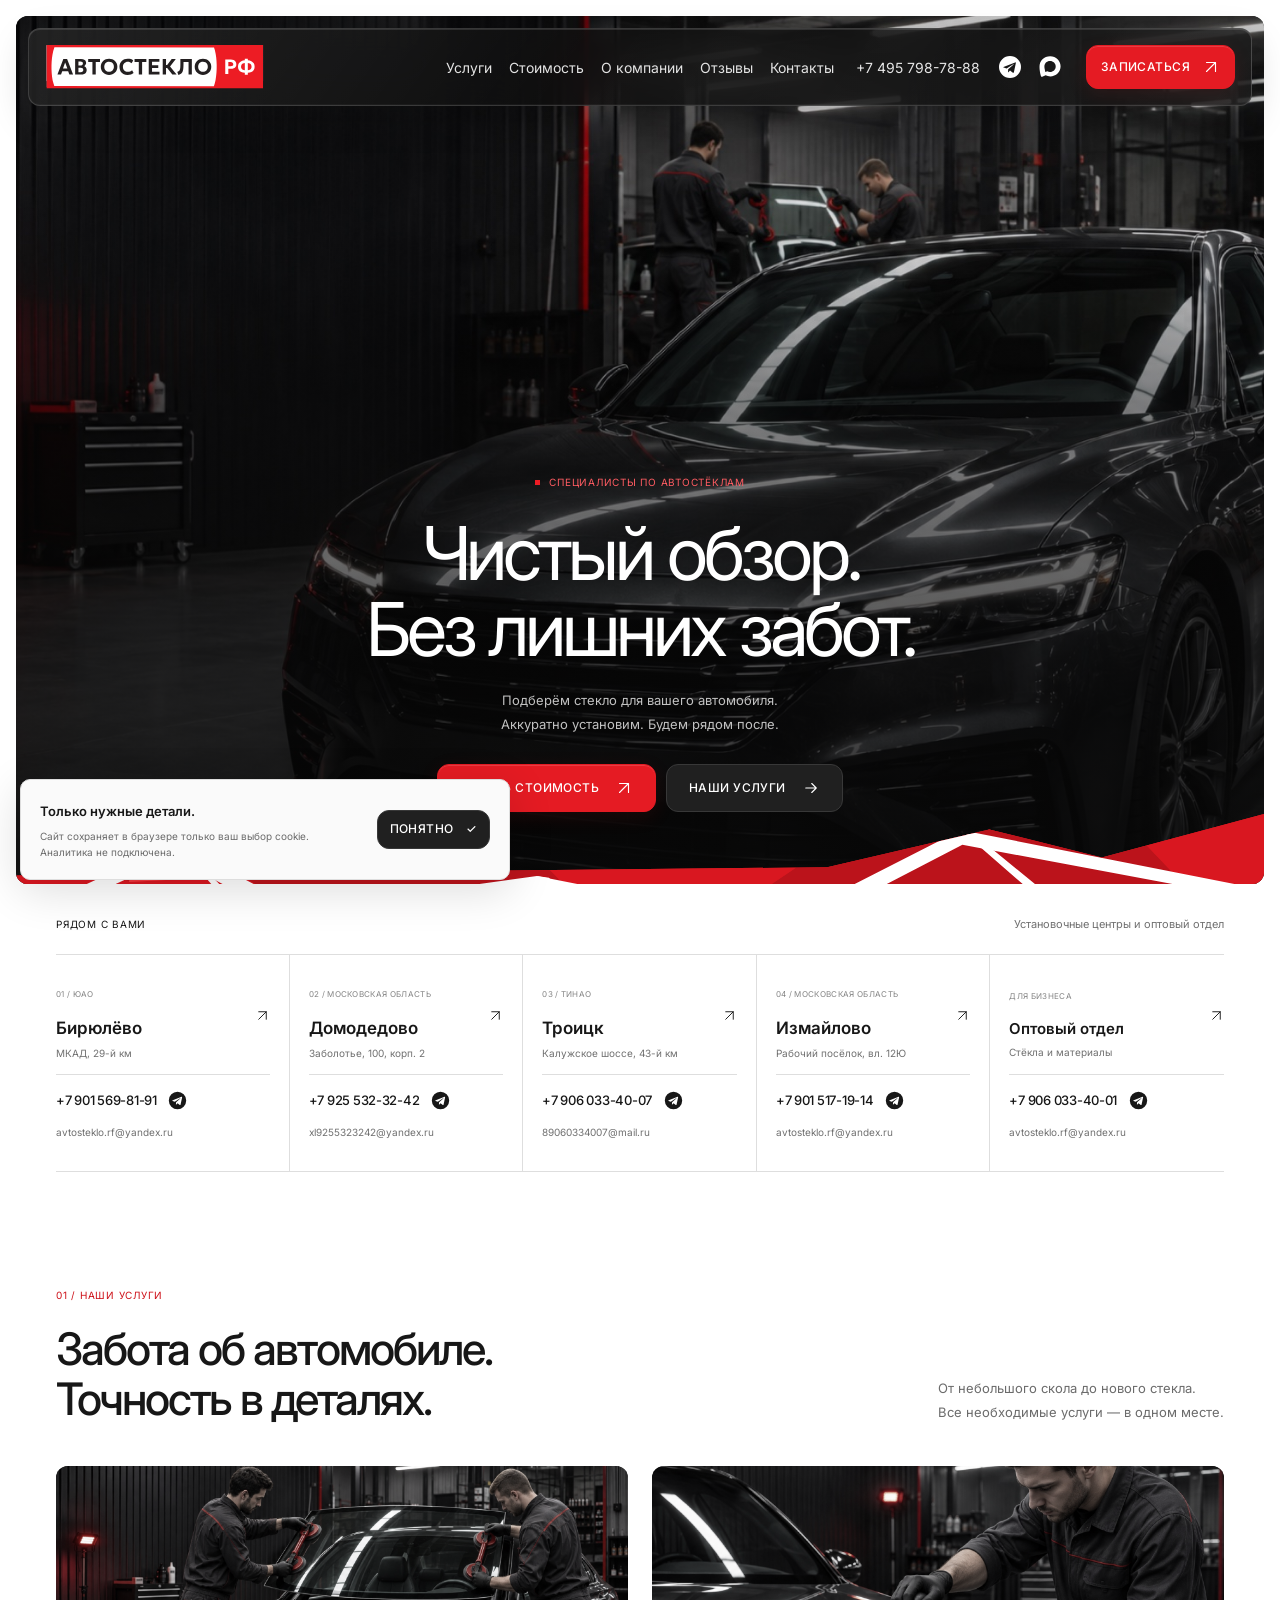
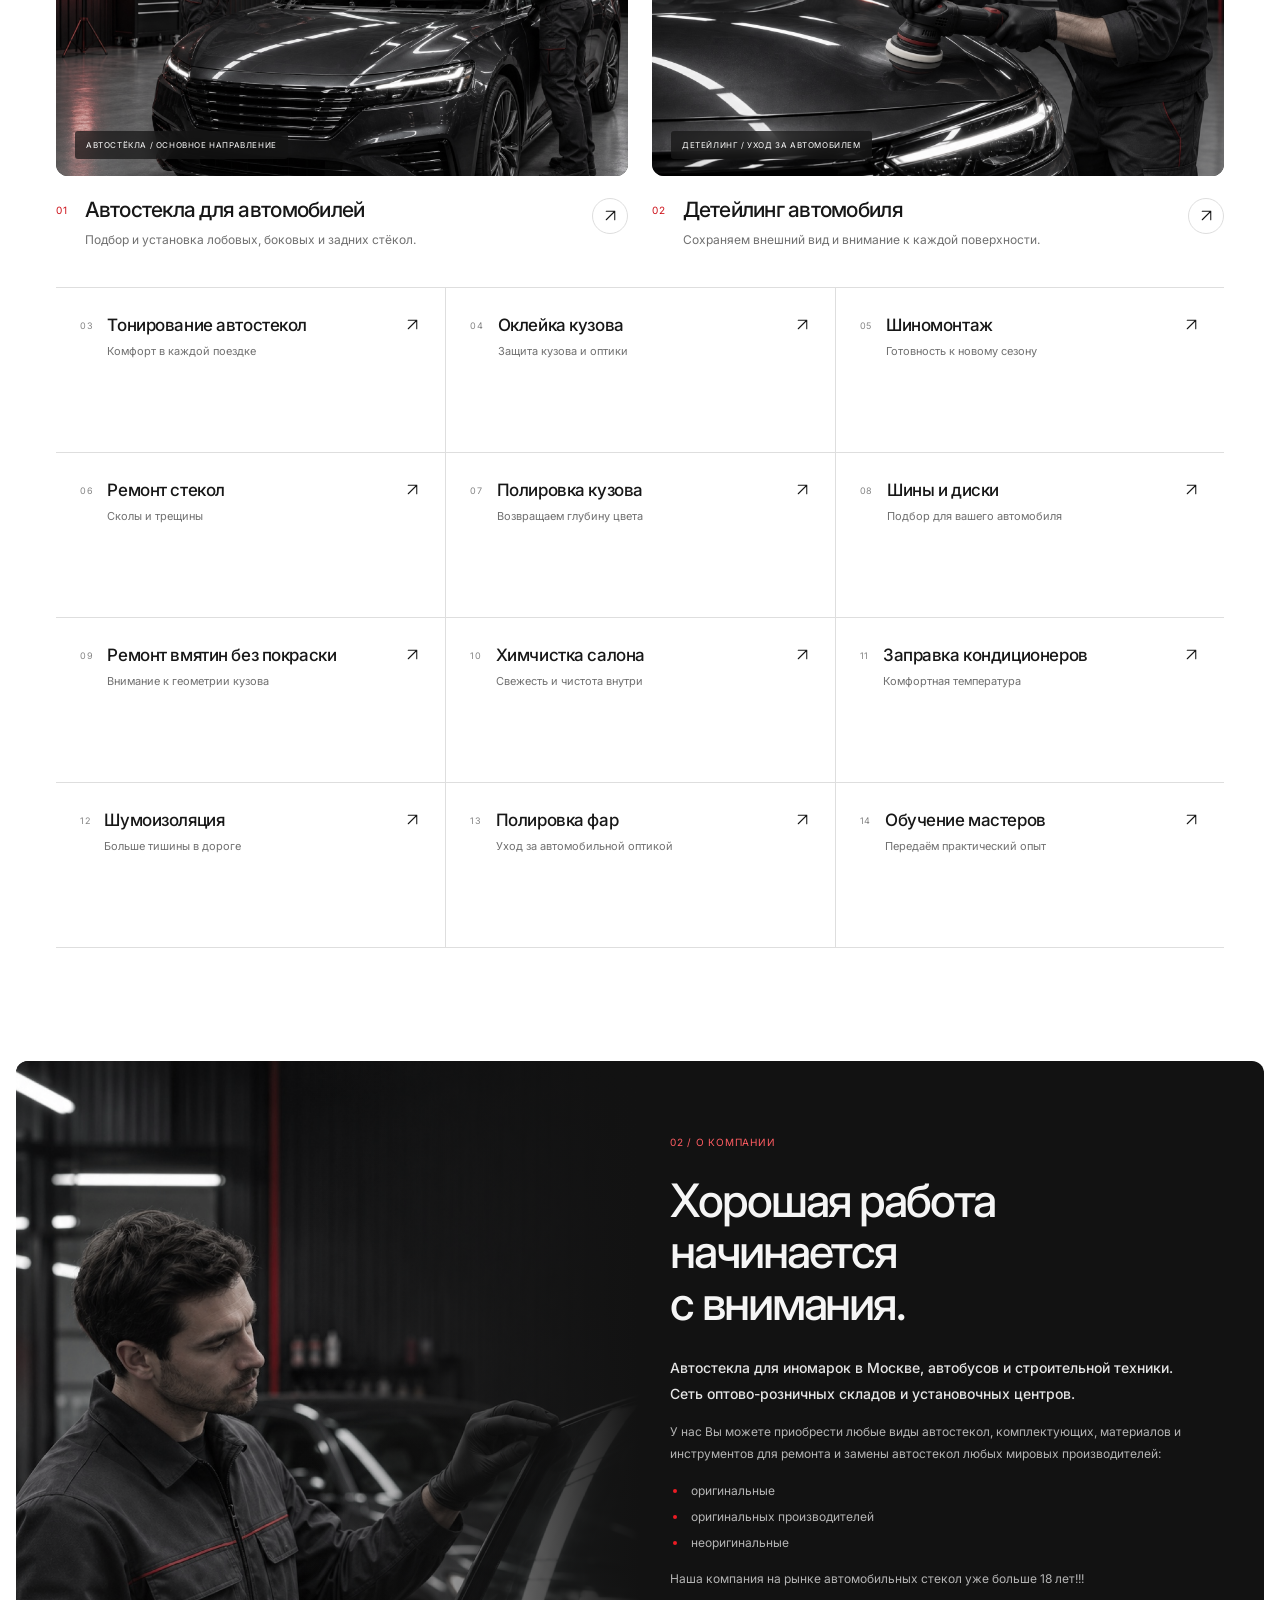
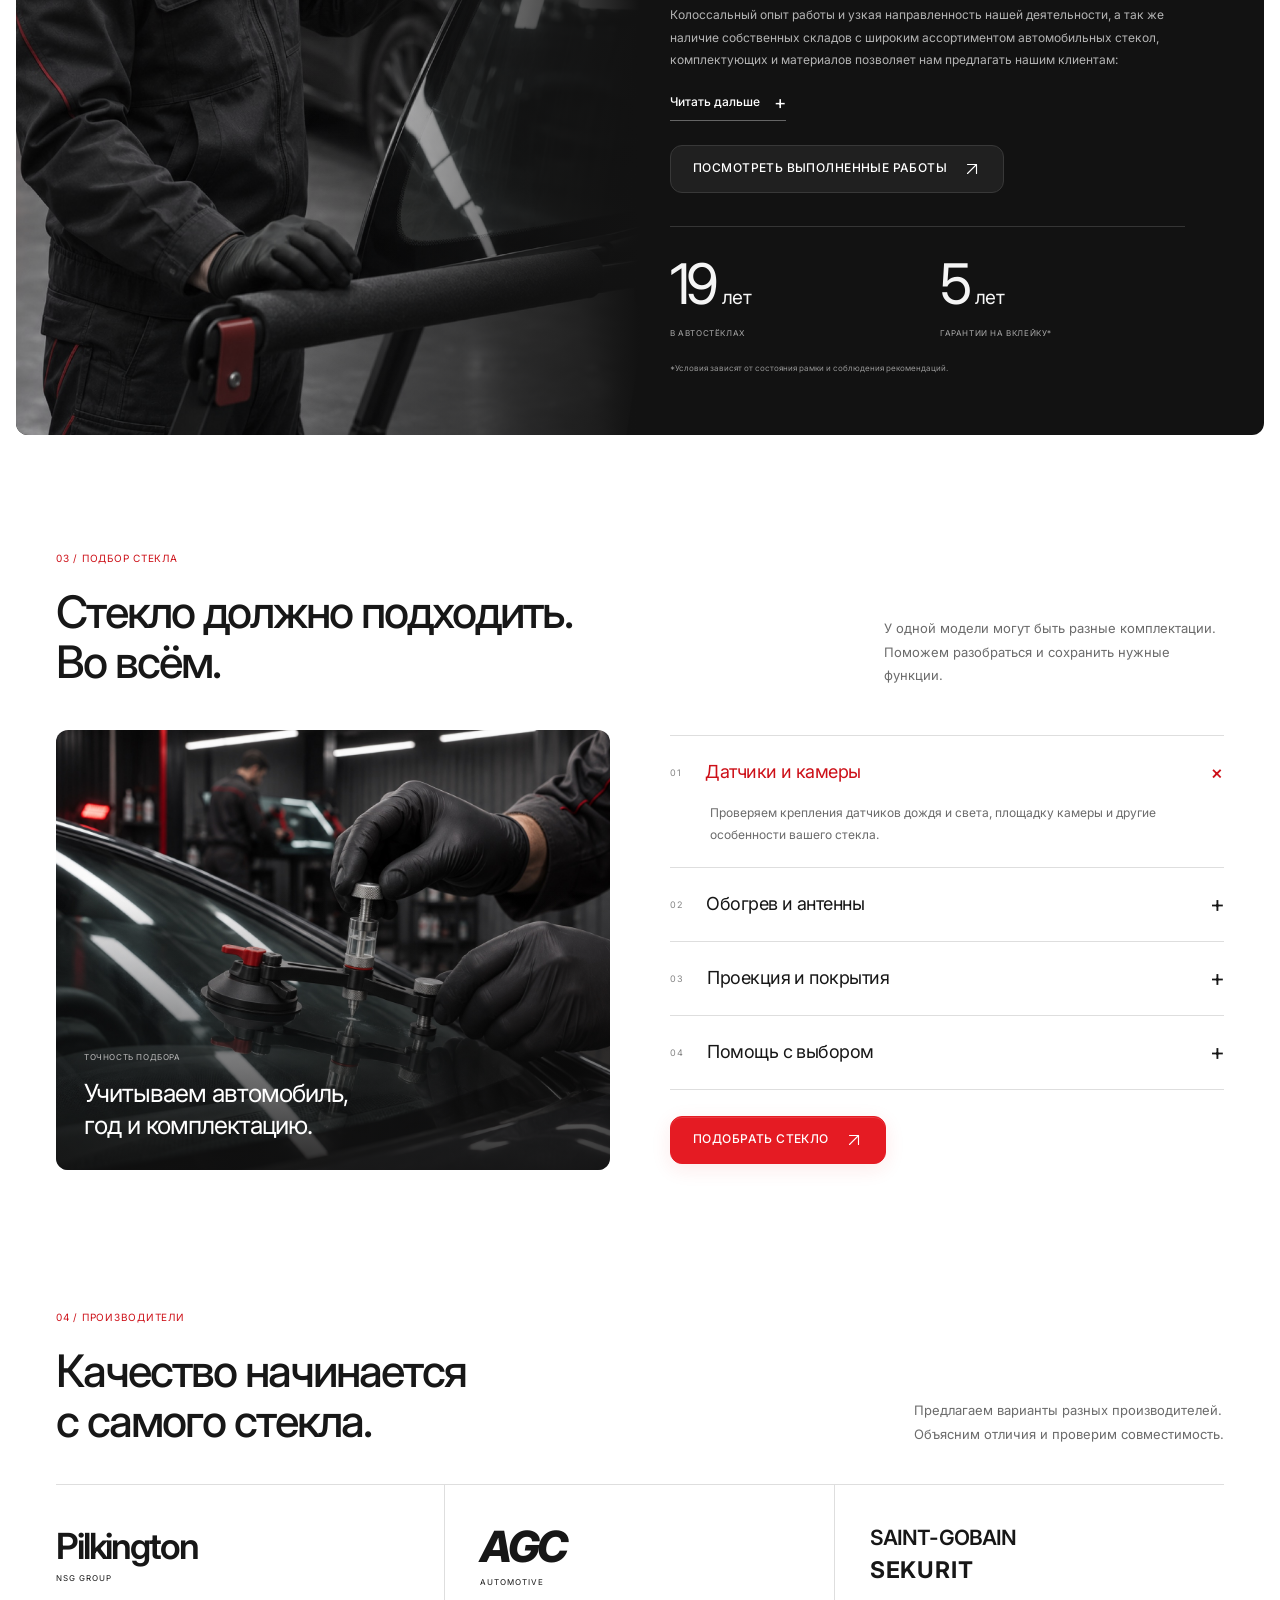
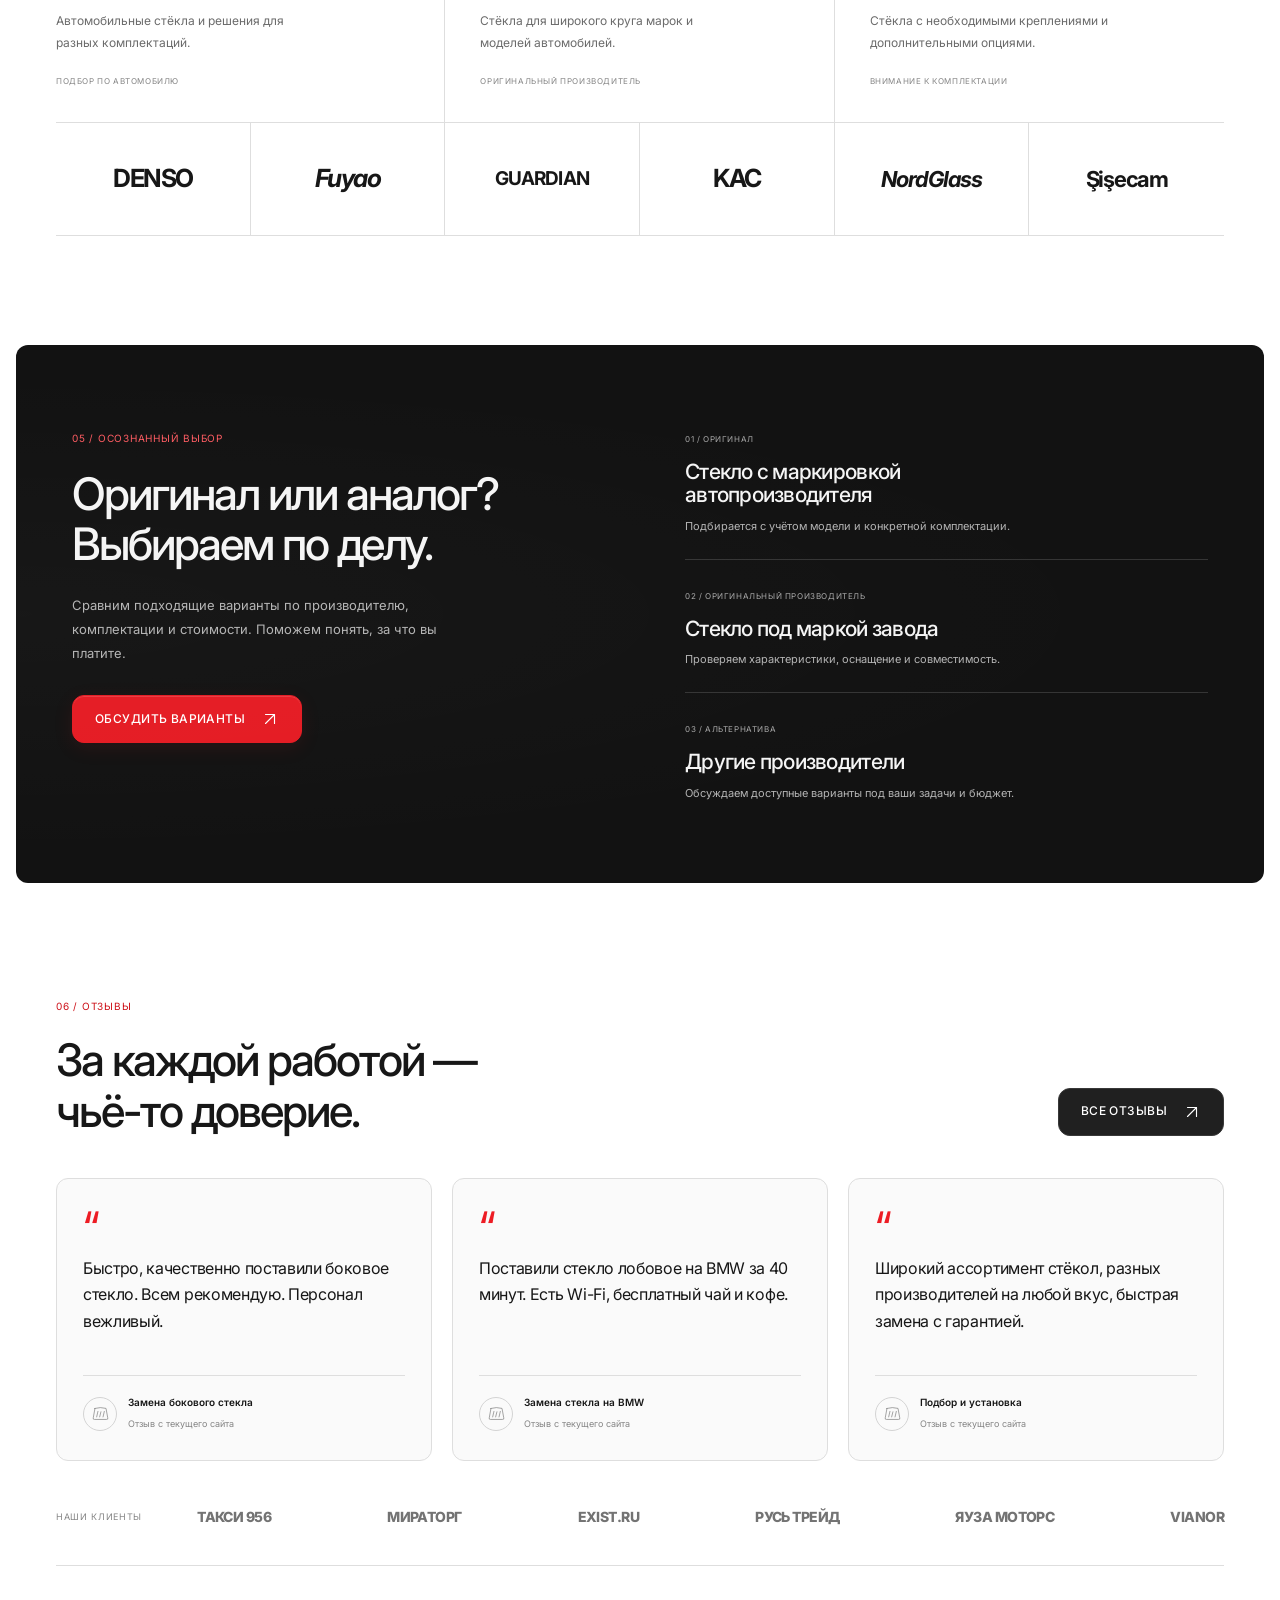
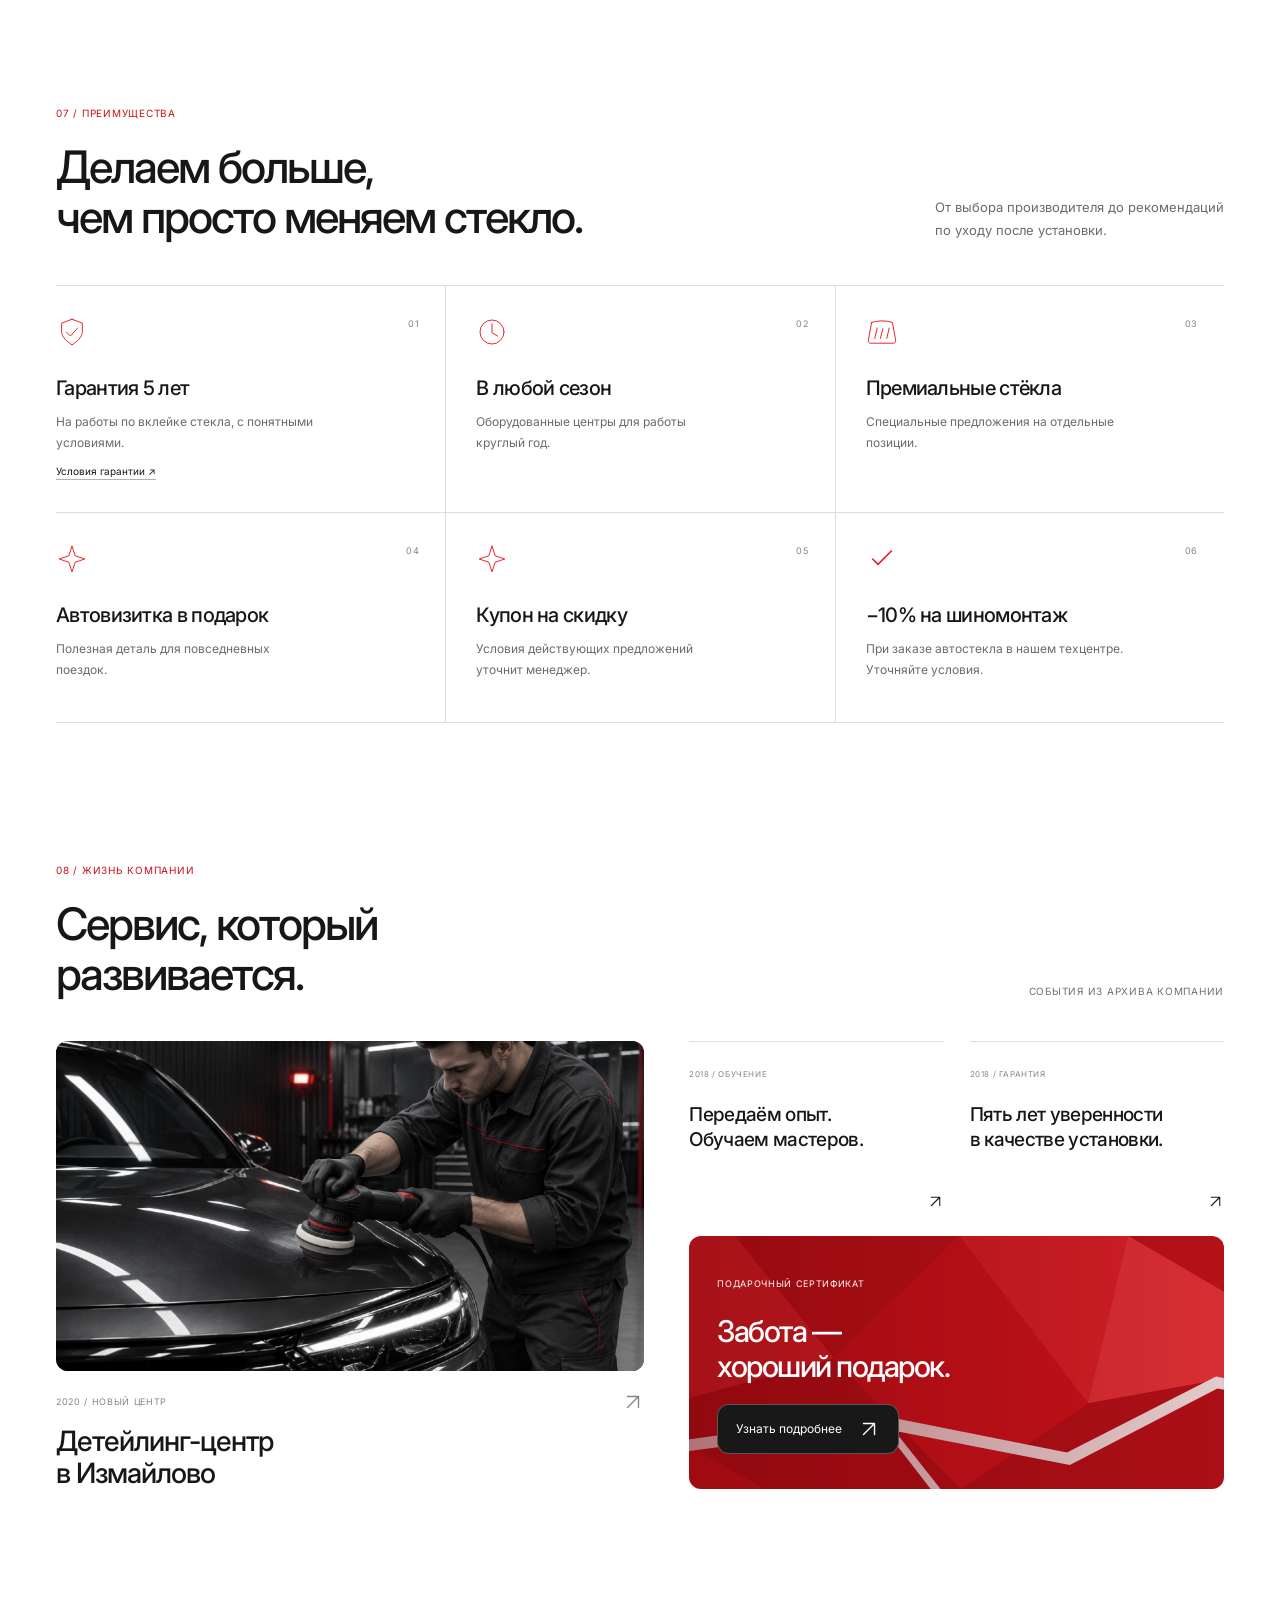
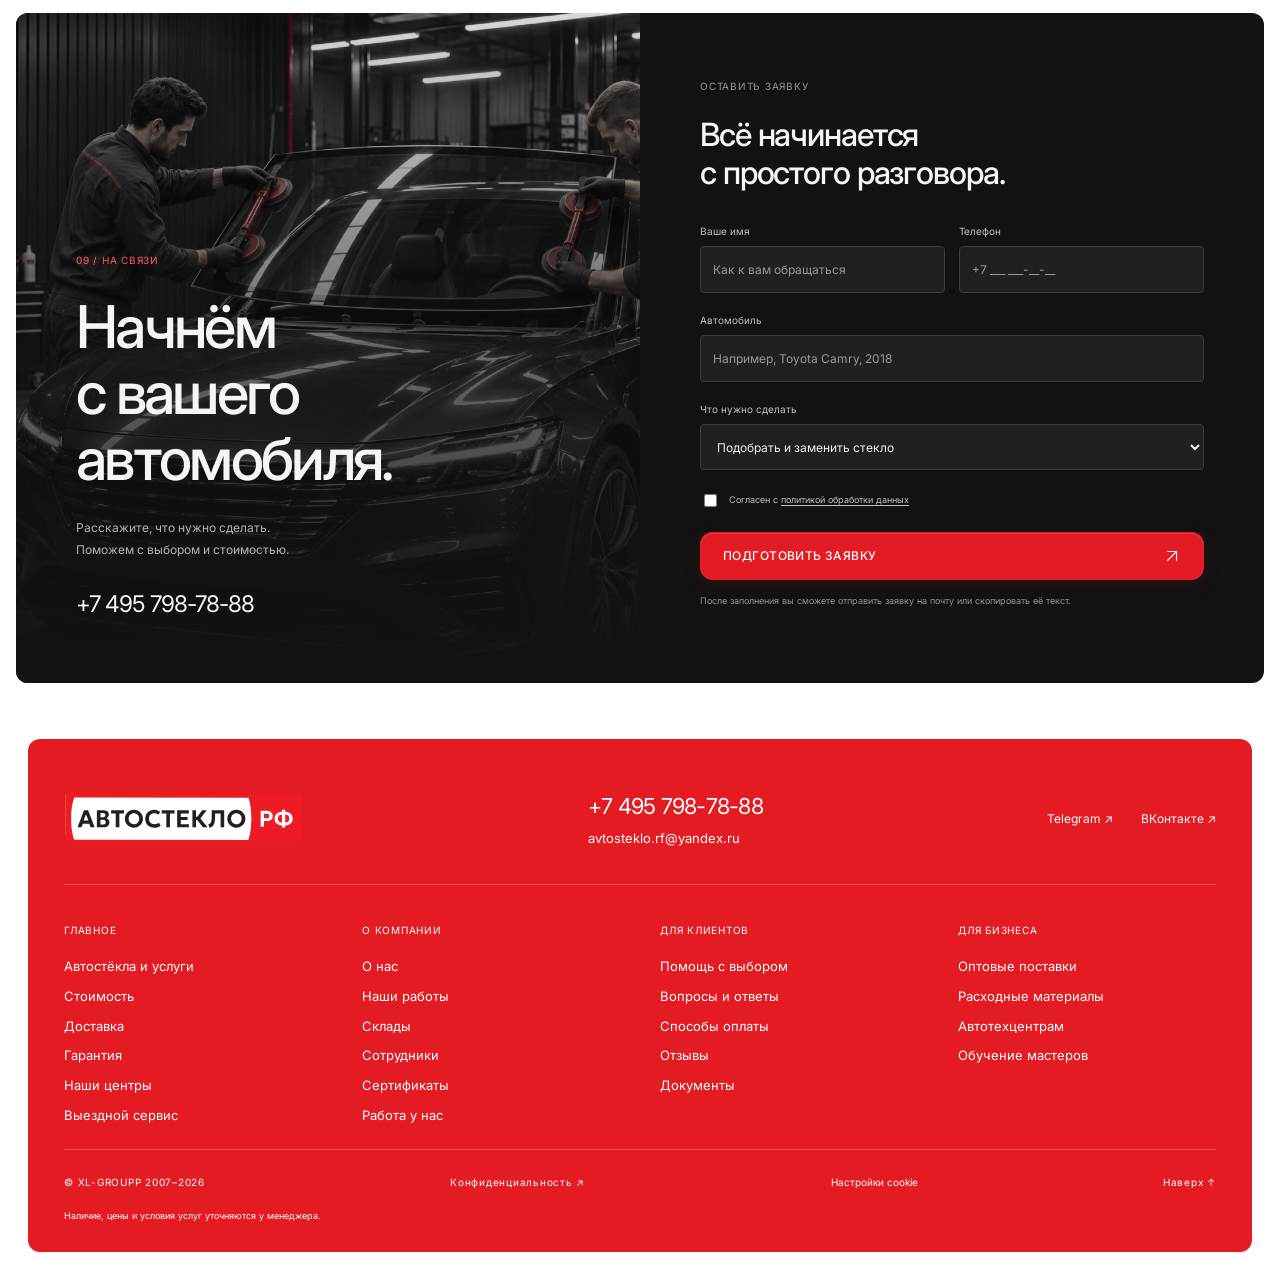
==== commit 578d4faa: "Make brand concept footer red with white links" ====
--- a/v2/index.html
+++ b/v2/index.html
@@ -7,7 +7,7 @@
   <meta name="description" content="Автостекло РФ — сеть сервисных центров. Замена, ремонт и подбор автомобильных стёкол в Москве и области.">
   <link rel="preconnect" href="https://fonts.googleapis.com"><link rel="preconnect" href="https://fonts.gstatic.com" crossorigin>
   <link href="https://fonts.googleapis.com/css2?family=Inter:wght@400;500;600;700;800&display=swap" rel="stylesheet">
-  <link rel="stylesheet" href="base.css?v=20261106-v2"><link rel="stylesheet" href="brand.css?v=20261106-v2"><script src="app.js?v=20261106-v2" defer></script>
+  <link rel="stylesheet" href="base.css?v=20261106-v2"><link rel="stylesheet" href="brand.css?v=20261106-red-footer"><script src="app.js?v=20261106-v2" defer></script>
 </head>
 <body>
 <a href="#main" class="skip">Перейти к содержанию</a>
--- a/v2/brand.css
+++ b/v2/brand.css
@@ -111,20 +111,22 @@
 .gift-card>span:last-child { background: #181818; border-color: #ffffff45; color: #fff; }
 .gift-card:hover>span:last-child { background: #2c2c2c; }
 
-/* A restrained light motif introduces the footer without a full red section. */
+/* A solid brand-red footer with high-contrast navigation. */
 .footer.wrap {
-  --line: #d7d7d7;
+  --line: #ffffff40;
   position: relative;
-  background-color: #f3f3f3;
-  background-image: linear-gradient(180deg,#f3f3f329,#f3f3f3 150px),url("assets/brand-facets-light.svg");
-  background-repeat: no-repeat;
-  background-size: 100% 180px;
-  background-position: top center;
-  border-top: 2px solid var(--accent);
+  color: #fff;
+  background: var(--accent-action);
+  border-top: 2px solid transparent;
 }
-.footer-columns a,.footer-columns button,.footer-contact>a+a { color: #525252; }
-.footer-columns a:hover,.footer-columns button:hover { color: var(--accent-ink); }
-.footer-columns .eyebrow,.footer-bottom,.footer .site-note { color: #717171; }
+.footer-columns a,.footer-columns button,.footer-contact>a+a,
+.footer-columns .eyebrow,.footer-bottom,.footer .site-note { color: #fff; }
+.footer a:hover,.footer button:hover {
+  color: #fff;
+  text-decoration: underline;
+  text-underline-offset: 4px;
+}
+.footer a:focus-visible,.footer button:focus-visible { outline-color: #fff; }
 
 @media(min-width:1001px) and (max-width:1100px) {
   .nav-shell .brand-logo { width: 190px; }
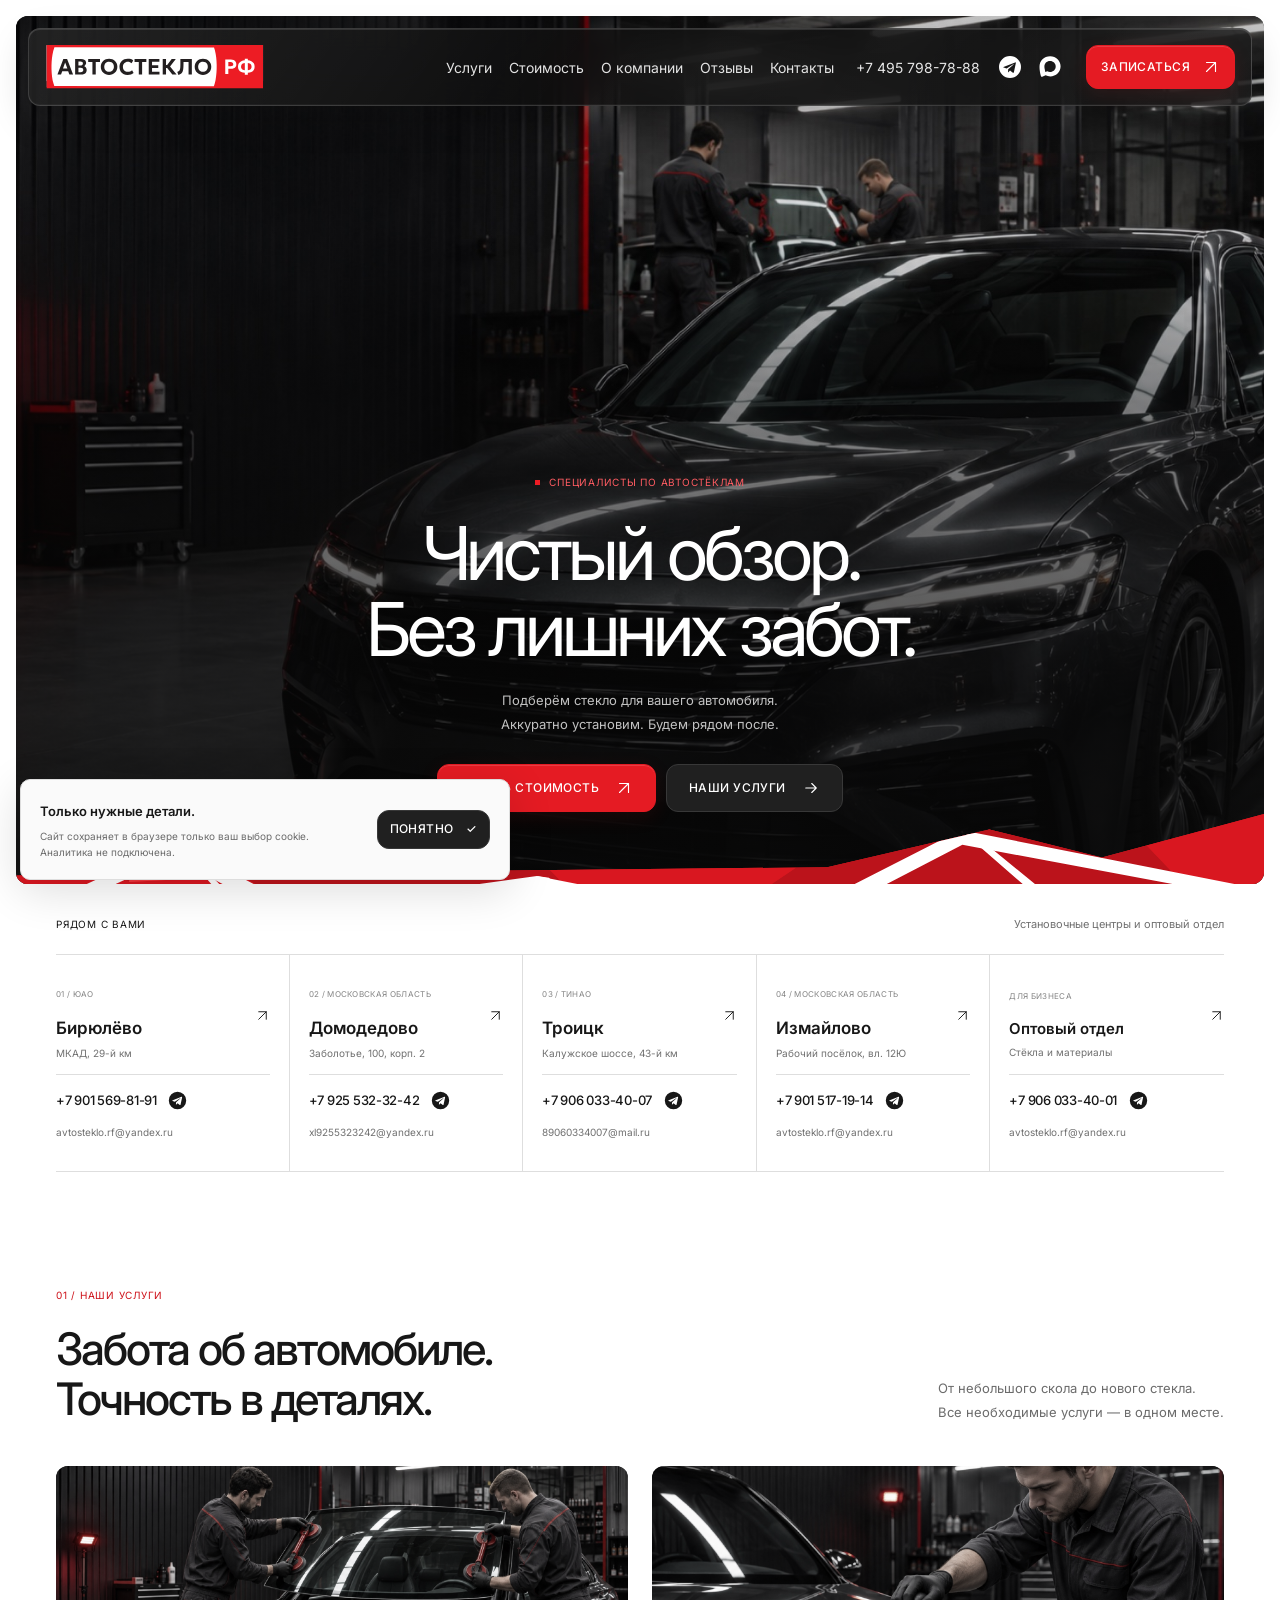
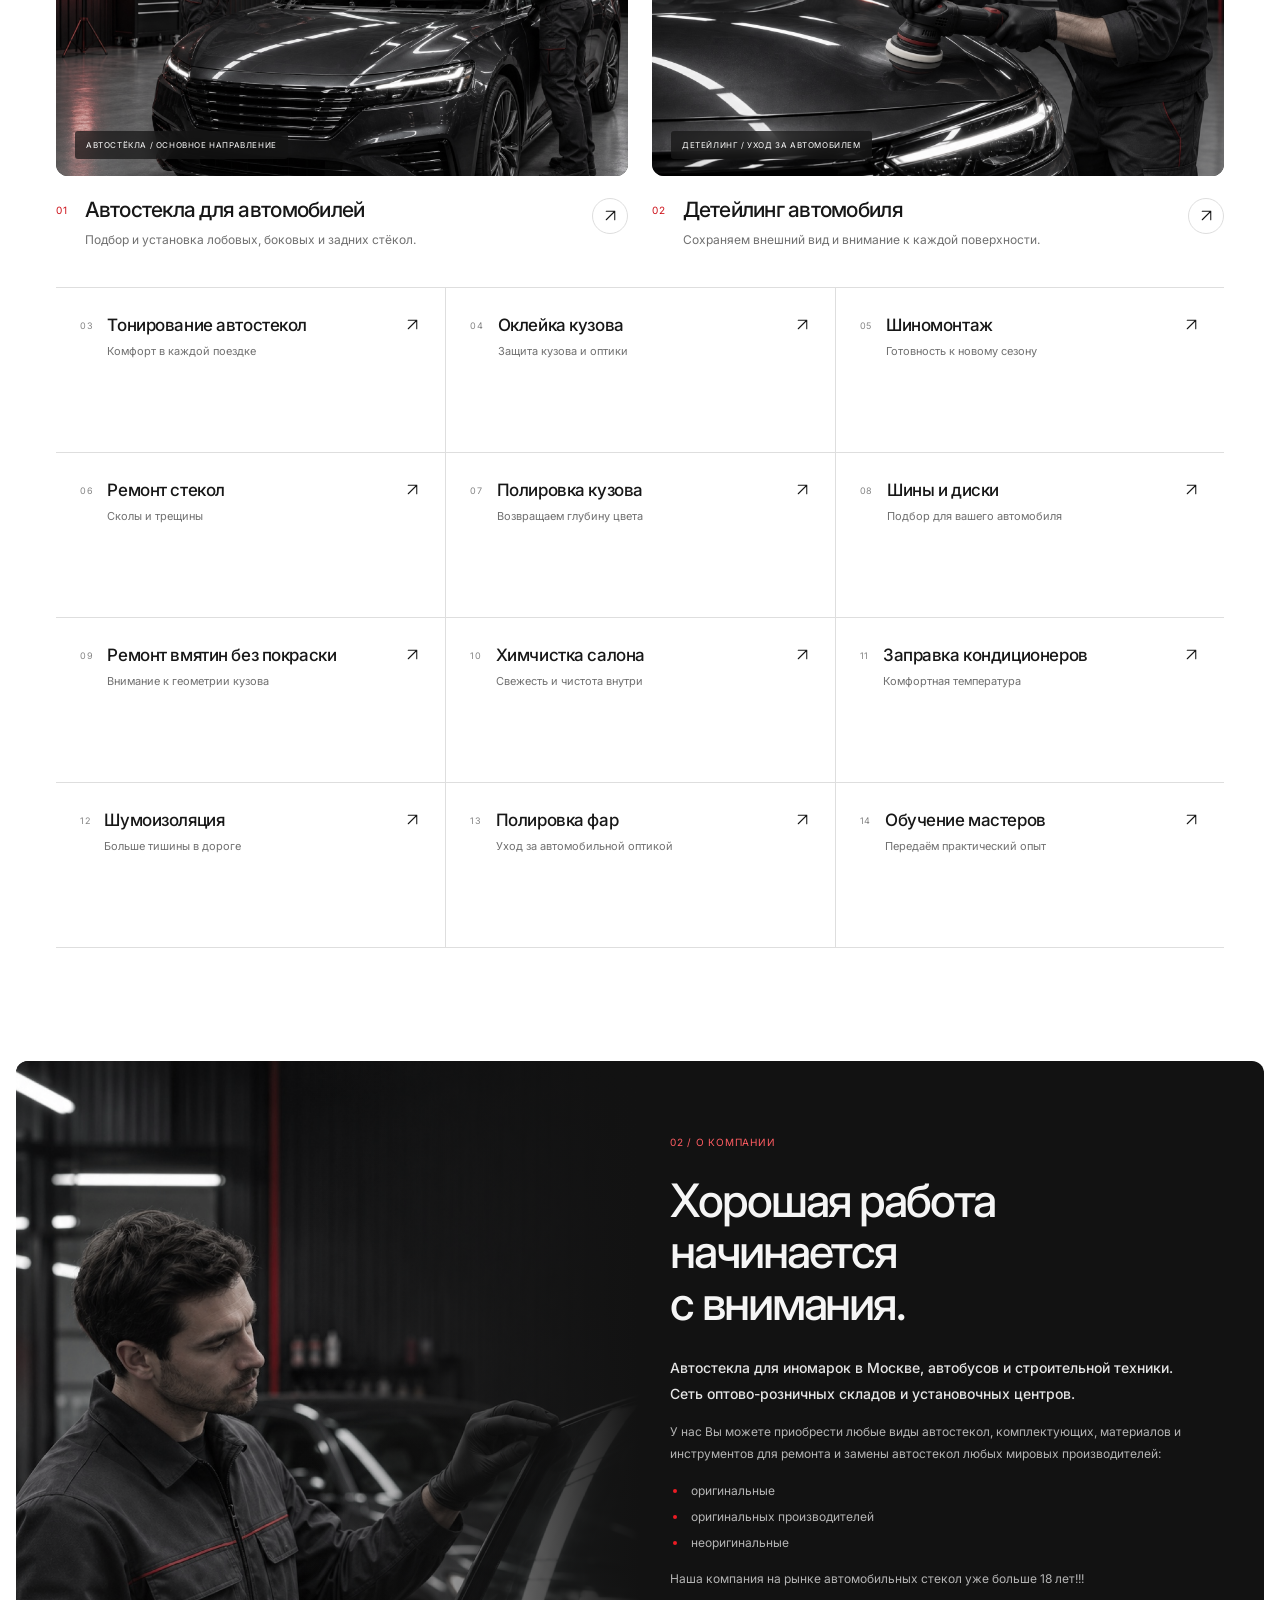
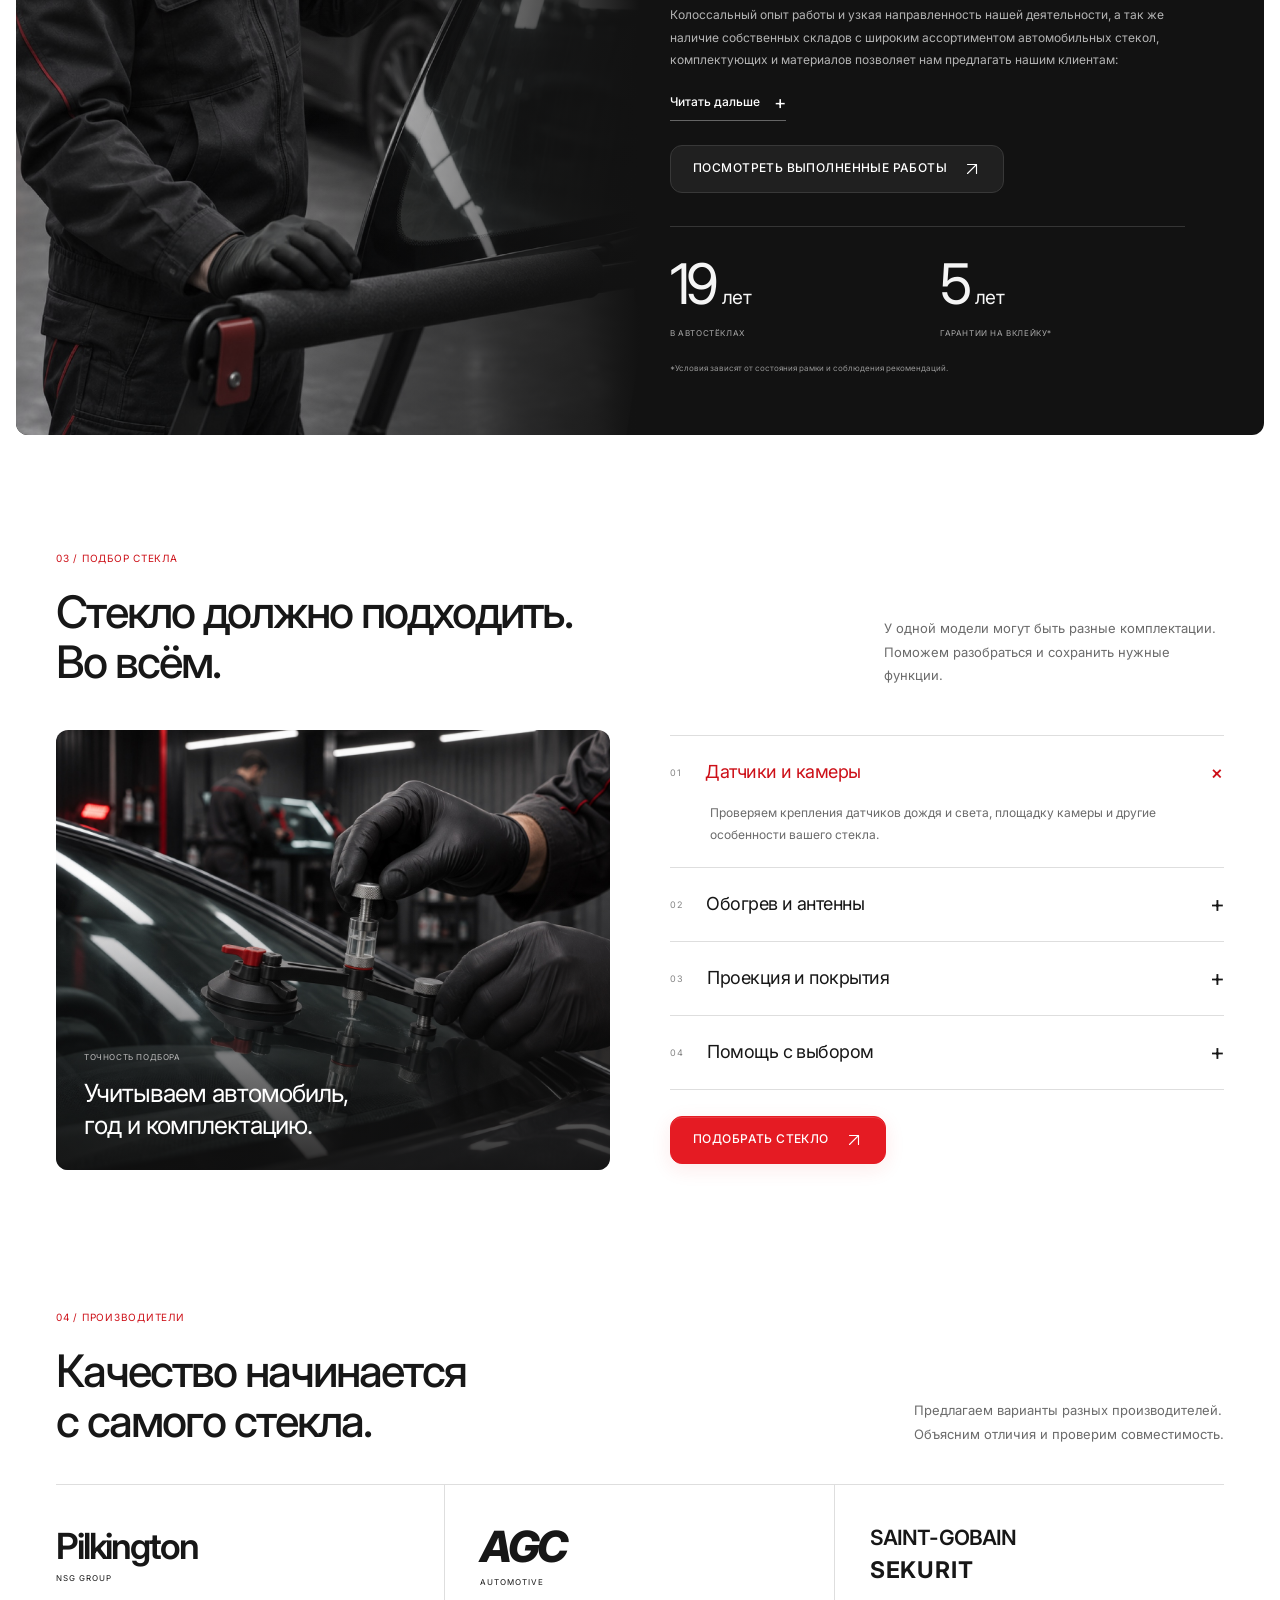
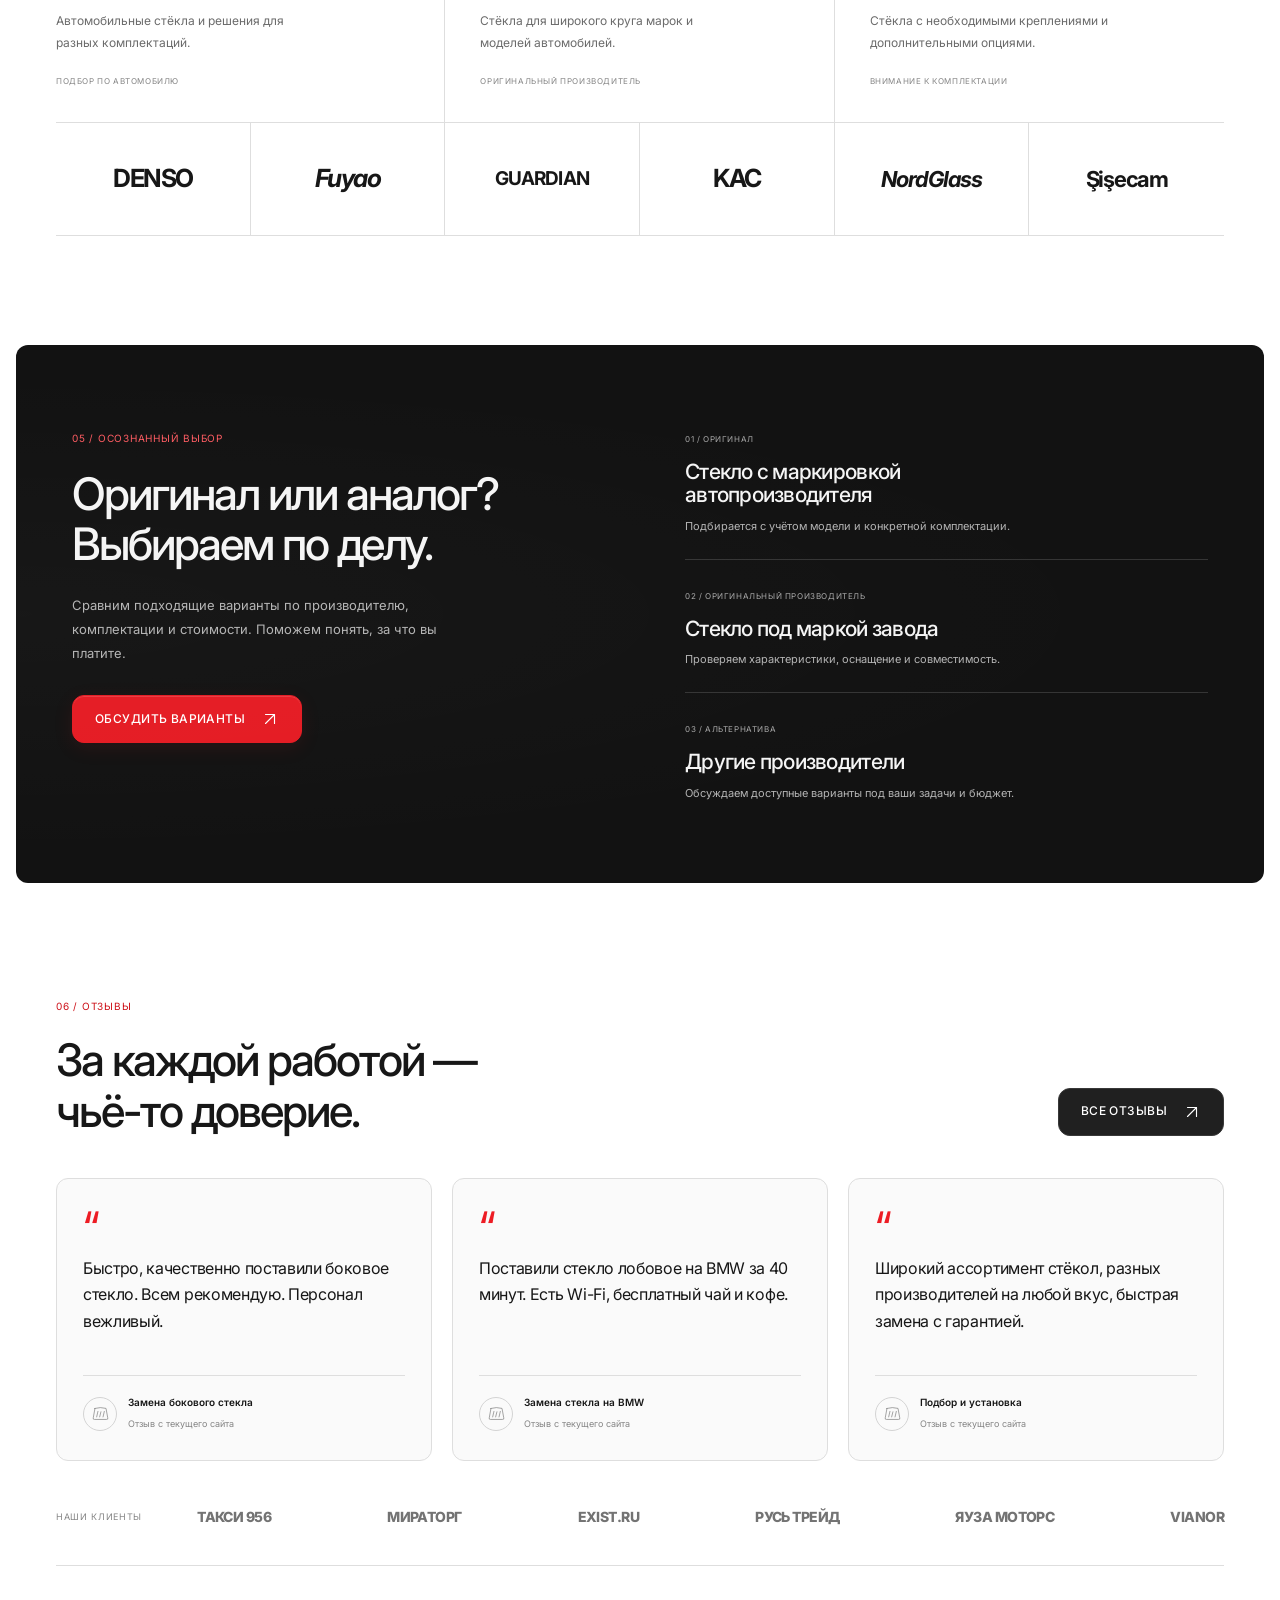
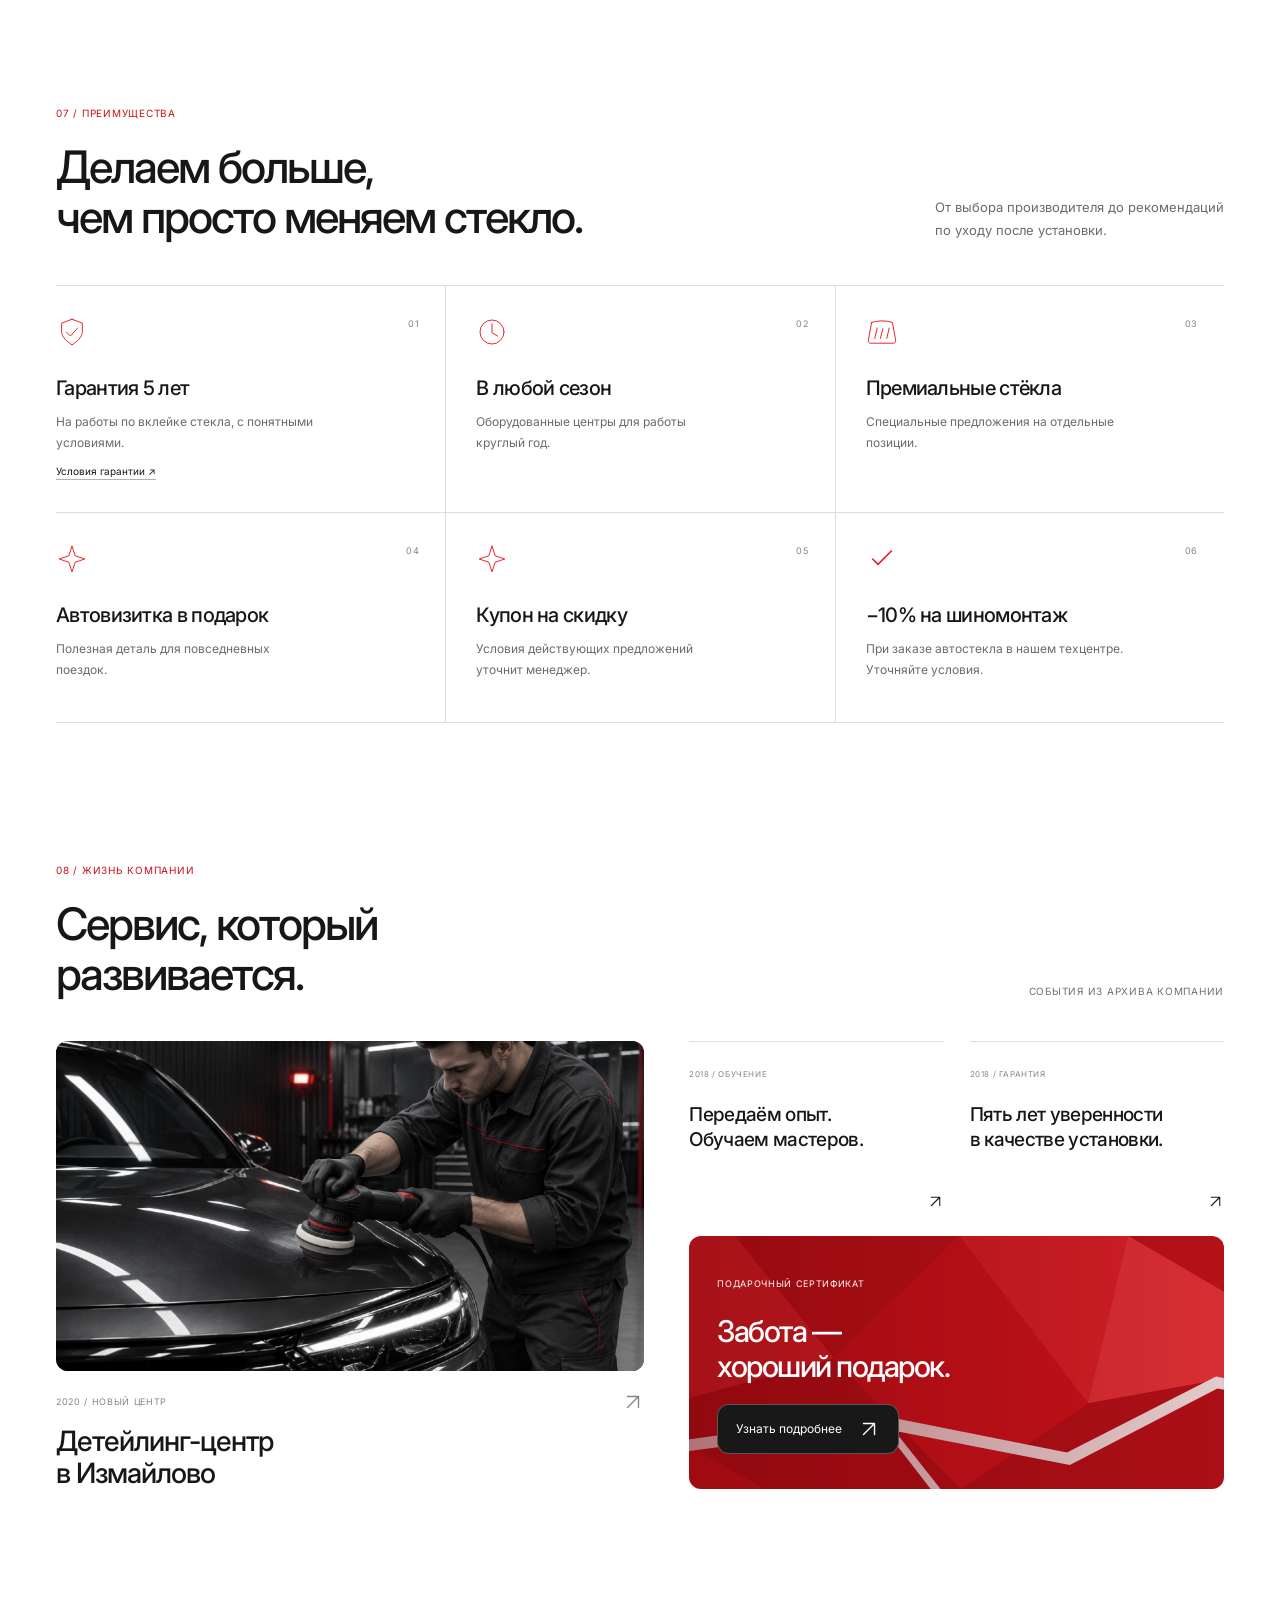
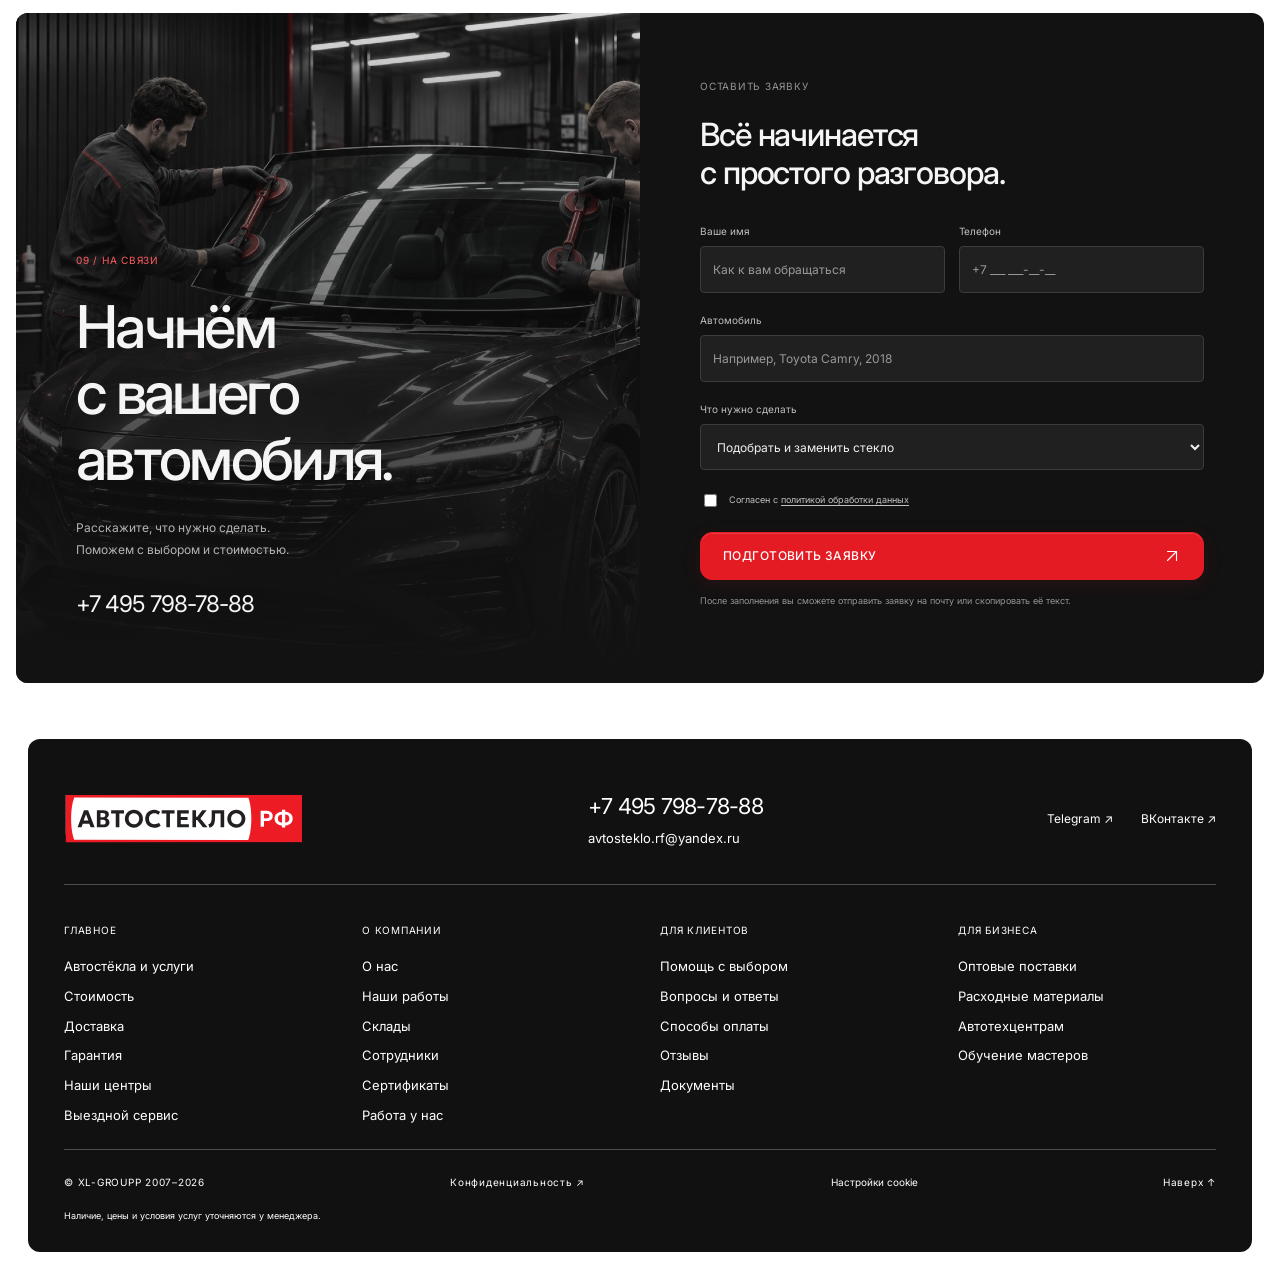
==== commit 9110c8cf: "Use black footer for brand concept" ====
--- a/v2/index.html
+++ b/v2/index.html
@@ -7,7 +7,7 @@
   <meta name="description" content="Автостекло РФ — сеть сервисных центров. Замена, ремонт и подбор автомобильных стёкол в Москве и области.">
   <link rel="preconnect" href="https://fonts.googleapis.com"><link rel="preconnect" href="https://fonts.gstatic.com" crossorigin>
   <link href="https://fonts.googleapis.com/css2?family=Inter:wght@400;500;600;700;800&display=swap" rel="stylesheet">
-  <link rel="stylesheet" href="base.css?v=20261106-v2"><link rel="stylesheet" href="brand.css?v=20261106-red-footer"><script src="app.js?v=20261106-v2" defer></script>
+  <link rel="stylesheet" href="base.css?v=20261106-v2"><link rel="stylesheet" href="brand.css?v=20261106-black-footer"><script src="app.js?v=20261106-v2" defer></script>
 </head>
 <body>
 <a href="#main" class="skip">Перейти к содержанию</a>
--- a/v2/brand.css
+++ b/v2/brand.css
@@ -111,12 +111,12 @@
 .gift-card>span:last-child { background: #181818; border-color: #ffffff45; color: #fff; }
 .gift-card:hover>span:last-child { background: #2c2c2c; }
 
-/* A solid brand-red footer with high-contrast navigation. */
+/* A black footer with high-contrast navigation. */
 .footer.wrap {
   --line: #ffffff40;
   position: relative;
   color: #fff;
-  background: var(--accent-action);
+  background: #111;
   border-top: 2px solid transparent;
 }
 .footer-columns a,.footer-columns button,.footer-contact>a+a,
